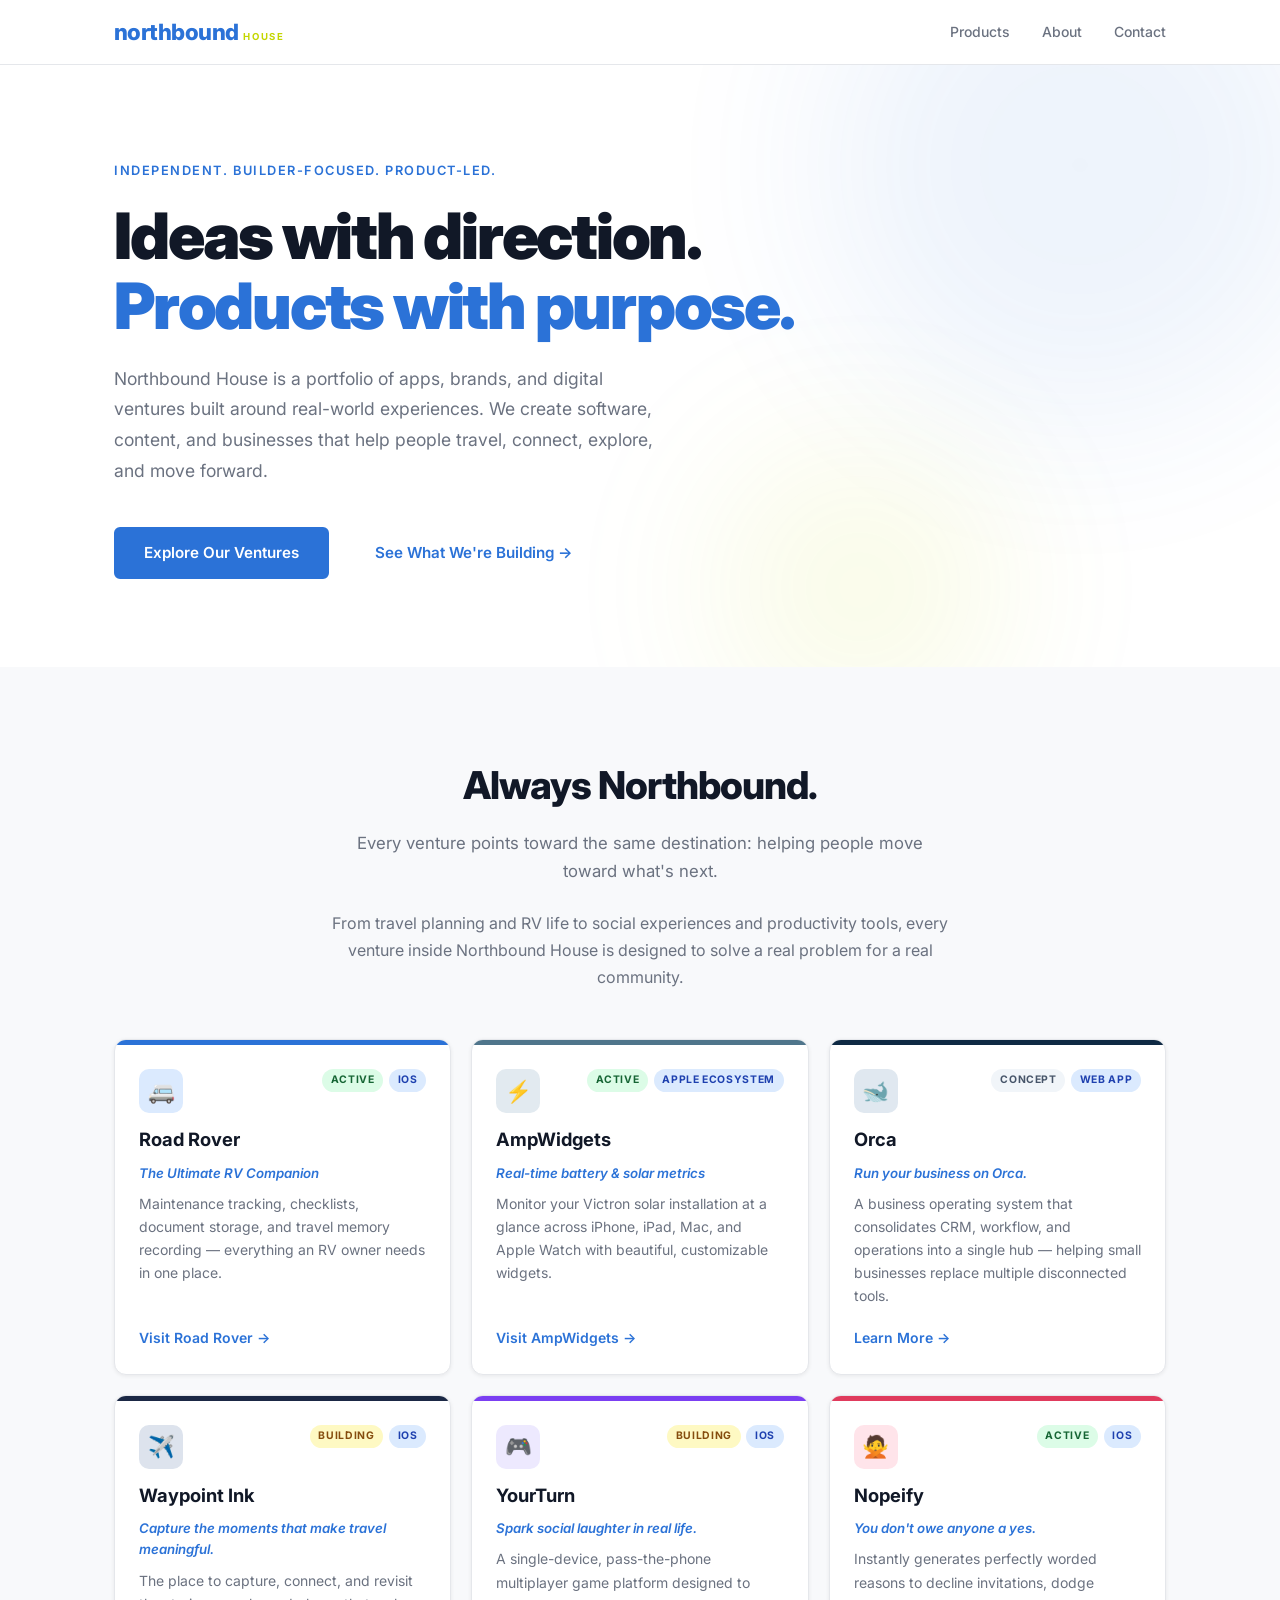
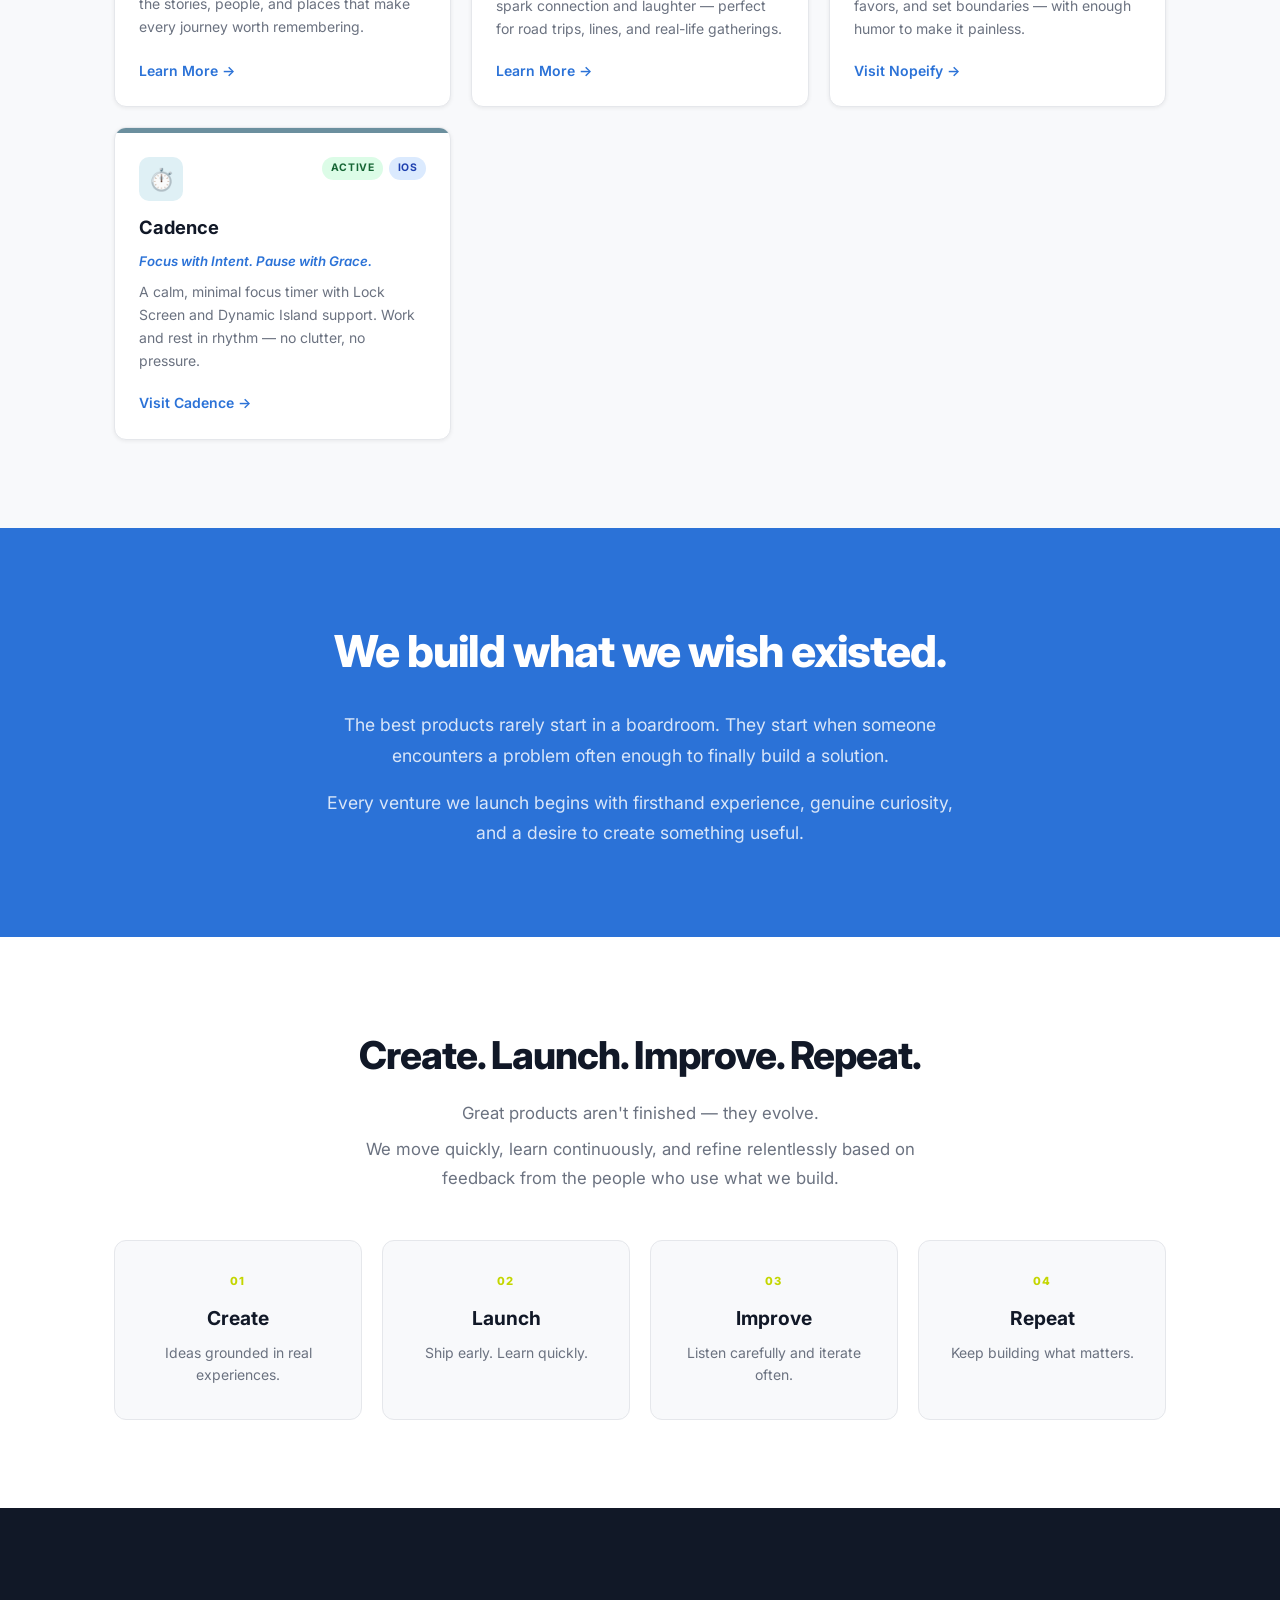
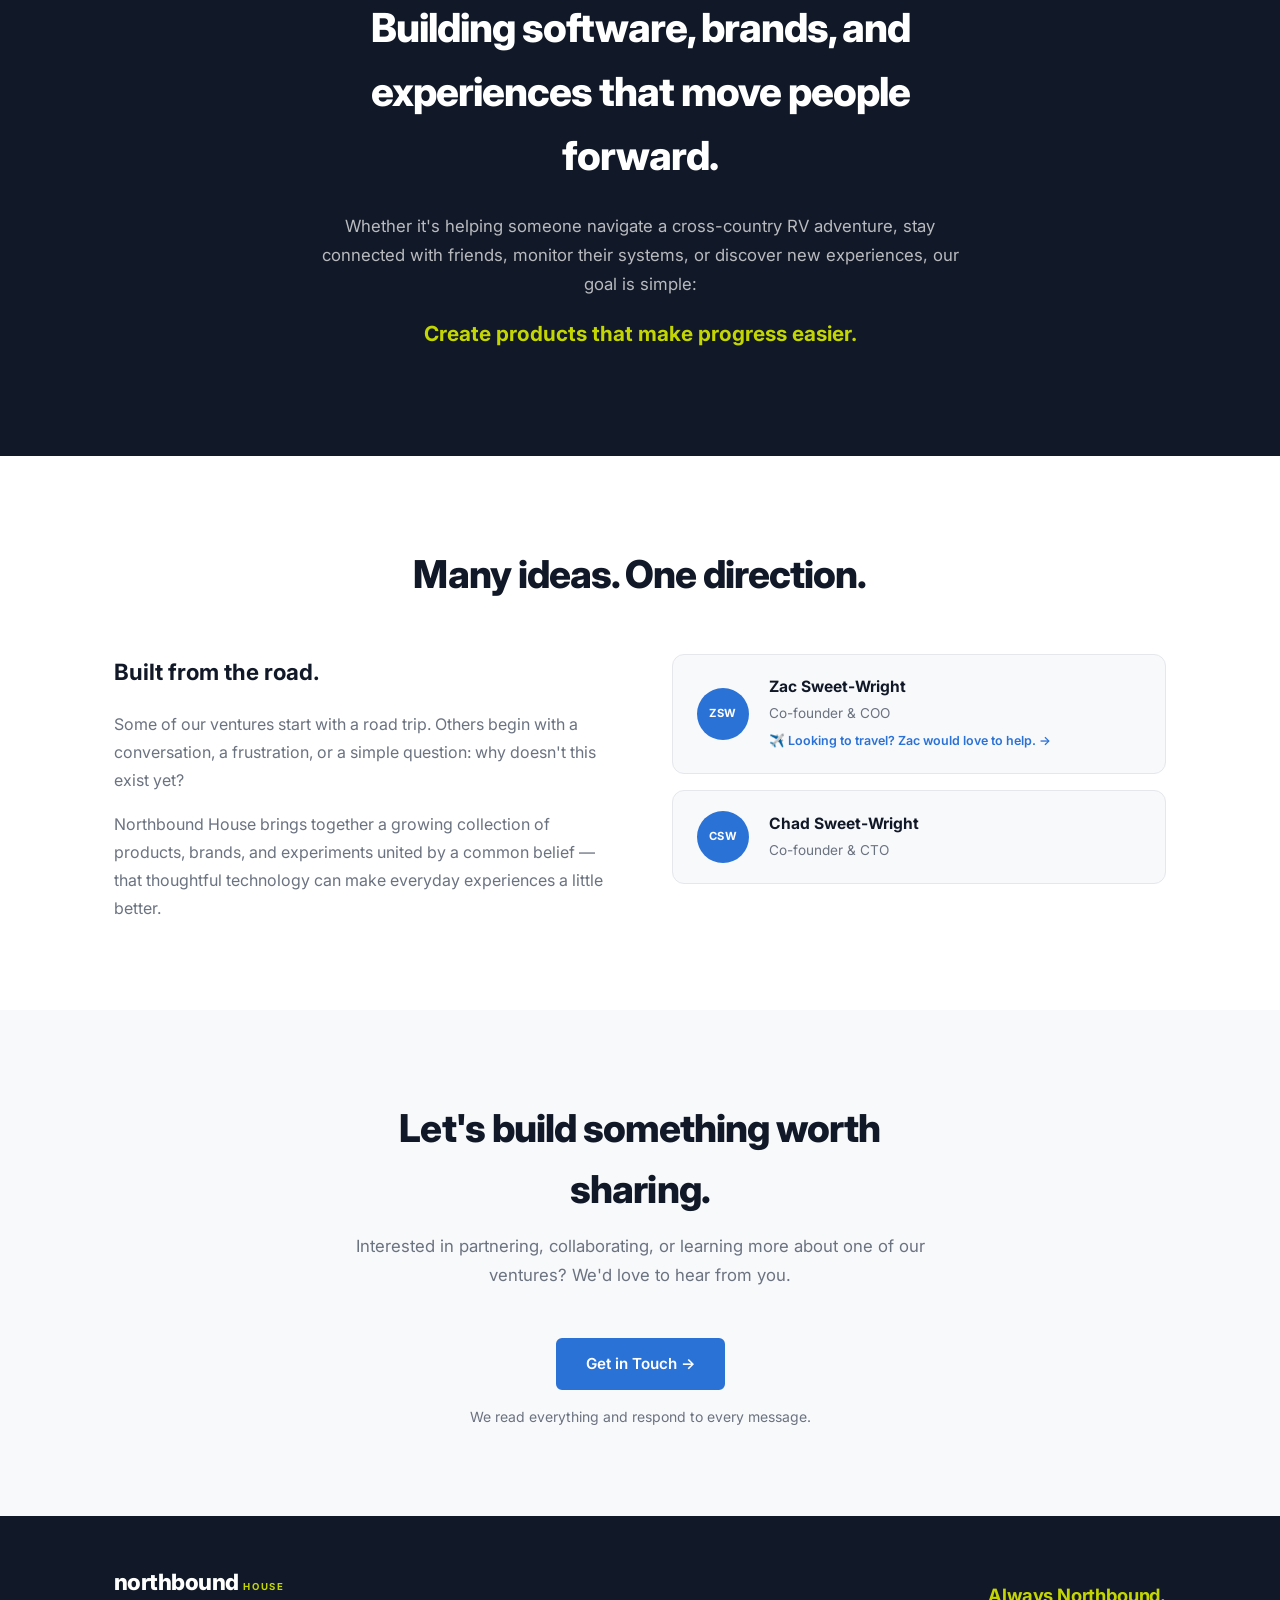
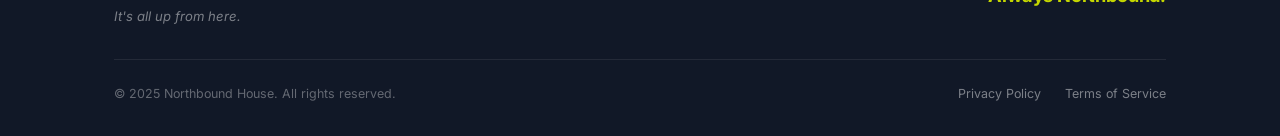
==== inside.html @ 4f3ffad2 "Wire Google Form for contact and waitlist" ====
<!DOCTYPE html>
<html lang="en">
<head>
  <meta charset="UTF-8">
  <meta name="viewport" content="width=device-width, initial-scale=1.0">
  <title>Northbound House — Ideas with direction. Products with purpose.</title>
  <meta name="description" content="Northbound House is an independent venture studio building software, brands, and digital experiences that help people travel, connect, explore, and move forward.">
  <meta property="og:title" content="Northbound House">
  <meta property="og:description" content="Ideas with direction. Products with purpose.">
  <meta property="og:type" content="website">
  <meta property="og:url" content="https://northboundhouse.com">
  <link rel="preconnect" href="https://fonts.googleapis.com">
  <link rel="preconnect" href="https://fonts.gstatic.com" crossorigin>
  <link href="https://fonts.googleapis.com/css2?family=Inter:wght@300;400;500;600;700;800;900&display=swap" rel="stylesheet">
  <link rel="stylesheet" href="css/style.css">
</head>
<body>

  <!-- ========== HEADER ========== -->
  <header class="header" id="top">
    <nav class="nav container">
      <a href="#top" class="logo">
        <span class="logo-northbound">northbound</span>
        <span class="logo-house">HOUSE</span>
      </a>
      <ul class="nav-links" id="nav-links">
        <li><a href="#ventures">Products</a></li>
        <li><a href="#about">About</a></li>
        <li><a href="#contact">Contact</a></li>
      </ul>
      <button class="nav-toggle" id="nav-toggle" aria-label="Toggle navigation" aria-expanded="false">
        <span></span>
        <span></span>
        <span></span>
      </button>
    </nav>
  </header>

  <!-- ========== HERO ========== -->
  <section class="hero">
    <div class="hero-decoration" aria-hidden="true">
      <div class="hero-orb hero-orb--1"></div>
      <div class="hero-orb hero-orb--2"></div>
    </div>
    <div class="container">
      <div class="hero-content">
        <p class="hero-eyebrow">Independent. Builder-focused. Product-led.</p>
        <h1 class="hero-headline">Ideas with direction.<br><span class="accent">Products with purpose.</span></h1>
        <p class="hero-sub">Northbound House is a portfolio of apps, brands, and digital ventures built around real-world experiences. We create software, content, and businesses that help people travel, connect, explore, and move forward.</p>
        <div class="hero-ctas">
          <a href="#ventures" class="btn btn-primary">Explore Our Ventures</a>
          <a href="#process" class="btn btn-ghost">See What We're Building →</a>
        </div>
      </div>
    </div>
  </section>

  <!-- ========== VENTURES ========== -->
  <section class="ventures" id="ventures">
    <div class="container">
      <div class="section-header">
        <h2>Always Northbound.</h2>
        <p>Every venture points toward the same destination: helping people move toward what's next.</p>
      </div>
      <p class="ventures-intro">From travel planning and RV life to social experiences and productivity tools, every venture inside Northbound House is designed to solve a real problem for a real community.</p>

      <div class="venture-grid">

        <!-- Road Rover -->
        <article class="venture-card">
          <div class="venture-card__bar" style="background: #2B72D7;"></div>
          <div class="venture-card__body">
            <div class="venture-card__top">
              <div class="venture-icon venture-icon--blue">🚐</div>
              <div class="venture-card__badges">
                <span class="badge badge--active">Active</span>
                <span class="badge badge--platform">iOS</span>
              </div>
            </div>
            <h3>Road Rover</h3>
            <p class="venture-tagline">The Ultimate RV Companion</p>
            <p class="venture-desc">Maintenance tracking, checklists, document storage, and travel memory recording — everything an RV owner needs in one place.</p>
            <a href="https://roadrover.northboundhouse.com" class="venture-link">Visit Road Rover →</a>
          </div>
        </article>

        <!-- AmpWidgets -->
        <article class="venture-card">
          <div class="venture-card__bar" style="background: #4F758B;"></div>
          <div class="venture-card__body">
            <div class="venture-card__top">
              <div class="venture-icon venture-icon--slate">⚡</div>
              <div class="venture-card__badges">
                <span class="badge badge--active">Active</span>
                <span class="badge badge--platform">Apple Ecosystem</span>
              </div>
            </div>
            <h3>AmpWidgets</h3>
            <p class="venture-tagline">Real-time battery &amp; solar metrics</p>
            <p class="venture-desc">Monitor your Victron solar installation at a glance across iPhone, iPad, Mac, and Apple Watch with beautiful, customizable widgets.</p>
            <a href="https://ampwidgets.northboundhouse.com" class="venture-link">Visit AmpWidgets →</a>
          </div>
        </article>

        <!-- Orca -->
        <article class="venture-card">
          <div class="venture-card__bar" style="background: #0f2a44;"></div>
          <div class="venture-card__body">
            <div class="venture-card__top">
              <div class="venture-icon venture-icon--dark">🐋</div>
              <div class="venture-card__badges">
                <span class="badge badge--concept">Concept</span>
                <span class="badge badge--platform">Web App</span>
              </div>
            </div>
            <h3>Orca</h3>
            <p class="venture-tagline">Run your business on Orca.</p>
            <p class="venture-desc">A business operating system that consolidates CRM, workflow, and operations into a single hub — helping small businesses replace multiple disconnected tools.</p>
            <a href="https://orca.northboundhouse.com" class="venture-link">Learn More →</a>
          </div>
        </article>

        <!-- Waypoint Ink -->
        <article class="venture-card">
          <div class="venture-card__bar" style="background: #1b2845;"></div>
          <div class="venture-card__body">
            <div class="venture-card__top">
              <div class="venture-icon venture-icon--navy">✈️</div>
              <div class="venture-card__badges">
                <span class="badge badge--building">Building</span>
                <span class="badge badge--platform">iOS</span>
              </div>
            </div>
            <h3>Waypoint Ink</h3>
            <p class="venture-tagline">Capture the moments that make travel meaningful.</p>
            <p class="venture-desc">The place to capture, connect, and revisit the stories, people, and places that make every journey worth remembering.</p>
            <a href="https://waypoint.northboundhouse.com" class="venture-link">Learn More →</a>
          </div>
        </article>

        <!-- YourTurn -->
        <article class="venture-card">
          <div class="venture-card__bar" style="background: #7B3FF2;"></div>
          <div class="venture-card__body">
            <div class="venture-card__top">
              <div class="venture-icon venture-icon--purple">🎮</div>
              <div class="venture-card__badges">
                <span class="badge badge--building">Building</span>
                <span class="badge badge--platform">iOS</span>
              </div>
            </div>
            <h3>YourTurn</h3>
            <p class="venture-tagline">Spark social laughter in real life.</p>
            <p class="venture-desc">A single-device, pass-the-phone multiplayer game platform designed to spark connection and laughter — perfect for road trips, lines, and real-life gatherings.</p>
            <a href="https://yourturn.northboundhouse.com" class="venture-link">Learn More →</a>
          </div>
        </article>

        <!-- Nopeify -->
        <article class="venture-card">
          <div class="venture-card__bar" style="background: #E03B5D;"></div>
          <div class="venture-card__body">
            <div class="venture-card__top">
              <div class="venture-icon venture-icon--red">🙅</div>
              <div class="venture-card__badges">
                <span class="badge badge--active">Active</span>
                <span class="badge badge--platform">iOS</span>
              </div>
            </div>
            <h3>Nopeify</h3>
            <p class="venture-tagline">You don't owe anyone a yes.</p>
            <p class="venture-desc">Instantly generates perfectly worded reasons to decline invitations, dodge favors, and set boundaries — with enough humor to make it painless.</p>
            <a href="https://nopeify.northboundhouse.com" class="venture-link">Visit Nopeify →</a>
          </div>
        </article>

        <!-- Cadence -->
        <article class="venture-card">
          <div class="venture-card__bar" style="background: #6B8F9E;"></div>
          <div class="venture-card__body">
            <div class="venture-card__top">
              <div class="venture-icon venture-icon--teal">⏱️</div>
              <div class="venture-card__badges">
                <span class="badge badge--active">Active</span>
                <span class="badge badge--platform">iOS</span>
              </div>
            </div>
            <h3>Cadence</h3>
            <p class="venture-tagline">Focus with Intent. Pause with Grace.</p>
            <p class="venture-desc">A calm, minimal focus timer with Lock Screen and Dynamic Island support. Work and rest in rhythm — no clutter, no pressure.</p>
            <a href="https://cadence.northboundhouse.com" class="venture-link">Visit Cadence →</a>
          </div>
        </article>


      </div>
    </div>
  </section>

  <!-- ========== PHILOSOPHY ========== -->
  <section class="philosophy">
    <div class="container">
      <div class="philosophy-content">
        <h2>We build what we wish existed.</h2>
        <p>The best products rarely start in a boardroom. They start when someone encounters a problem often enough to finally build a solution.</p>
        <p>Every venture we launch begins with firsthand experience, genuine curiosity, and a desire to create something useful.</p>
      </div>
    </div>
  </section>

  <!-- ========== PROCESS ========== -->
  <section class="process" id="process">
    <div class="container">
      <div class="section-header">
        <h2>Create. Launch. Improve. Repeat.</h2>
        <p>Great products aren't finished — they evolve.</p>
        <p class="section-sub">We move quickly, learn continuously, and refine relentlessly based on feedback from the people who use what we build.</p>
      </div>
      <div class="process-grid">
        <div class="process-step">
          <span class="process-number">01</span>
          <h3>Create</h3>
          <p>Ideas grounded in real experiences.</p>
        </div>
        <div class="process-step">
          <span class="process-number">02</span>
          <h3>Launch</h3>
          <p>Ship early. Learn quickly.</p>
        </div>
        <div class="process-step">
          <span class="process-number">03</span>
          <h3>Improve</h3>
          <p>Listen carefully and iterate often.</p>
        </div>
        <div class="process-step">
          <span class="process-number">04</span>
          <h3>Repeat</h3>
          <p>Keep building what matters.</p>
        </div>
      </div>
    </div>
  </section>

  <!-- ========== MISSION ========== -->
  <section class="mission">
    <div class="container">
      <div class="mission-content">
        <h2>Building software, brands, and experiences that move people forward.</h2>
        <p>Whether it's helping someone navigate a cross-country RV adventure, stay connected with friends, monitor their systems, or discover new experiences, our goal is simple:</p>
        <p class="mission-statement">Create products that make progress easier.</p>
      </div>
    </div>
  </section>

  <!-- ========== ABOUT ========== -->
  <section class="about" id="about">
    <div class="container">
      <div class="section-header">
        <h2>Many ideas. One direction.</h2>
      </div>
      <div class="about-content">
        <div class="about-story">
          <h3>Built from the road.</h3>
          <p>Some of our ventures start with a road trip. Others begin with a conversation, a frustration, or a simple question: why doesn't this exist yet?</p>
          <p>Northbound House brings together a growing collection of products, brands, and experiments united by a common belief — that thoughtful technology can make everyday experiences a little better.</p>
        </div>
        <div class="team-grid">
          <div class="team-member">
            <div class="team-avatar" aria-hidden="true">ZSW</div>
            <div class="team-info">
              <h4>Zac Sweet-Wright</h4>
              <p>Co-founder &amp; COO</p>
              <a href="https://boraborabound.com" class="team-aside" target="_blank" rel="noopener noreferrer">✈️ Looking to travel? Zac would love to help. →</a>
            </div>
          </div>
          <div class="team-member">
            <div class="team-avatar" aria-hidden="true">CSW</div>
            <div class="team-info">
              <h4>Chad Sweet-Wright</h4>
              <p>Co-founder &amp; CTO</p>
            </div>
          </div>
        </div>
      </div>
    </div>
  </section>

  <!-- ========== CONTACT ========== -->
  <section class="contact" id="contact">
    <div class="container">
      <div class="section-header">
        <h2>Let's build something worth sharing.</h2>
        <p>Interested in partnering, collaborating, or learning more about one of our ventures? We'd love to hear from you.</p>
      </div>
      <div class="contact-cta">
        <a href="https://forms.gle/XkhNBvxV88hwFA3BA" class="btn btn-primary" target="_blank" rel="noopener noreferrer">Get in Touch →</a>
        <p class="contact-note">We read everything and respond to every message.</p>
      </div>
    </div>
  </section>

  <!-- ========== FOOTER ========== -->
  <footer class="footer">
    <div class="container">
      <div class="footer-top">
        <div class="footer-brand">
          <a href="#top" class="logo">
            <span class="logo-northbound">northbound</span>
            <span class="logo-house">HOUSE</span>
          </a>
          <p class="footer-tagline">It's all up from here.</p>
        </div>
        <p class="footer-motto">Always Northbound.</p>
      </div>
      <div class="footer-bottom">
        <p>&copy; 2025 Northbound House. All rights reserved.</p>
        <div class="footer-links">
          <a href="privacy.html">Privacy Policy</a>
          <a href="terms.html">Terms of Service</a>
        </div>
      </div>
    </div>
  </footer>

  <script src="js/main.js"></script>
</body>
</html>
---- css/style.css ----
/* =============================================
   NORTHBOUND HOUSE — Main Site
   ============================================= */

/* --- Variables --- */
:root {
  --primary:    #2B72D7;
  --primary-dk: #1a5bbf;
  --secondary:  #4F758B;
  --neutral:    #ADB3B8;
  --accent-1:   #C4D600;
  --accent-2:   #FF431B;

  --text:       #111827;
  --text-muted: #6b7280;
  --border:     #e5e7eb;
  --bg:         #ffffff;
  --bg-soft:    #f8f9fb;

  --font: 'Inter', -apple-system, BlinkMacSystemFont, sans-serif;

  --max-w: 1100px;
  --pad:   1.5rem;

  --radius:    12px;
  --radius-sm: 6px;

  --shadow-sm: 0 1px 4px rgba(0,0,0,0.07);
  --shadow-md: 0 4px 20px rgba(0,0,0,0.10);

  --ease: 0.2s ease;
}

/* --- Reset --- */
*, *::before, *::after { box-sizing: border-box; margin: 0; padding: 0; }
html  { scroll-behavior: smooth; }
body  { font-family: var(--font); color: var(--text); background: var(--bg); line-height: 1.6; -webkit-font-smoothing: antialiased; }
img   { max-width: 100%; display: block; }
a     { color: inherit; text-decoration: none; }
ul    { list-style: none; }
button { font-family: var(--font); }

/* --- Container --- */
.container {
  max-width: var(--max-w);
  margin: 0 auto;
  padding: 0 var(--pad);
}

/* --- Section header --- */
.section-header {
  text-align: center;
  max-width: 620px;
  margin: 0 auto 3rem;
}
.section-header h2 {
  font-size: clamp(1.75rem, 3vw, 2.5rem);
  font-weight: 800;
  letter-spacing: -0.025em;
  margin-bottom: 0.75rem;
}
.section-header p { font-size: 1.05rem; color: var(--text-muted); line-height: 1.7; }
.section-header .section-sub { margin-top: 0.5rem; }

/* --- Buttons --- */
.btn {
  display: inline-flex;
  align-items: center;
  padding: 0.75rem 1.75rem;
  border-radius: var(--radius-sm);
  font-weight: 600;
  font-size: 0.95rem;
  cursor: pointer;
  transition: all var(--ease);
  border: 2px solid transparent;
}
.btn-primary {
  background: var(--primary);
  color: #fff;
  border-color: var(--primary);
}
.btn-primary:hover {
  background: var(--primary-dk);
  border-color: var(--primary-dk);
  transform: translateY(-1px);
  box-shadow: 0 4px 14px rgba(43,114,215,0.35);
}
.btn-ghost {
  background: transparent;
  color: var(--primary);
}
.btn-ghost:hover { color: var(--primary-dk); text-decoration: underline; }

/* =============================================
   HEADER
   ============================================= */
.header {
  position: sticky;
  top: 0;
  z-index: 100;
  background: rgba(255,255,255,0.96);
  backdrop-filter: blur(10px);
  -webkit-backdrop-filter: blur(10px);
  border-bottom: 1px solid var(--border);
}
.nav {
  display: flex;
  align-items: center;
  justify-content: space-between;
  height: 64px;
}

/* Logo */
.logo { display: flex; align-items: baseline; gap: 0.3rem; }
.logo-northbound {
  font-size: 1.4rem;
  font-weight: 800;
  color: var(--primary);
  letter-spacing: -0.025em;
}
.logo-house {
  font-size: 0.6rem;
  font-weight: 700;
  color: var(--accent-1);
  letter-spacing: 0.18em;
  text-transform: uppercase;
}

/* Nav links */
.nav-links { display: flex; gap: 2rem; align-items: center; }
.nav-links a {
  font-size: 0.875rem;
  font-weight: 500;
  color: var(--text-muted);
  transition: color var(--ease);
}
.nav-links a:hover { color: var(--primary); }

/* Hamburger */
.nav-toggle {
  display: none;
  flex-direction: column;
  gap: 5px;
  background: none;
  border: none;
  cursor: pointer;
  padding: 4px;
}
.nav-toggle span {
  display: block;
  width: 22px;
  height: 2px;
  background: var(--text);
  border-radius: 2px;
  transition: all var(--ease);
}

/* =============================================
   HERO
   ============================================= */
.hero {
  position: relative;
  overflow: hidden;
  padding: 6rem 0 5.5rem;
  background-image: url('https://images.unsplash.com/photo-1506905925346-21bda4d32df4?auto=format&fit=crop&w=1800&q=80');
  background-size: cover;
  background-position: center 40%;
}
.hero::before {
  content: '';
  position: absolute;
  inset: 0;
  background: linear-gradient(to right, rgba(255,255,255,0.97) 50%, rgba(255,255,255,0.6) 100%);
  z-index: 0;
}
.hero .container { position: relative; z-index: 1; }
.hero-decoration {
  position: absolute;
  inset: 0;
  pointer-events: none;
  overflow: hidden;
}
.hero-orb {
  position: absolute;
  border-radius: 50%;
  filter: blur(90px);
}
.hero-orb--1 {
  width: 520px;
  height: 520px;
  background: var(--primary);
  opacity: 0.08;
  top: -160px;
  right: -60px;
}
.hero-orb--2 {
  width: 280px;
  height: 280px;
  background: var(--accent-1);
  opacity: 0.10;
  bottom: -60px;
  right: 280px;
}

.hero-content {
  position: relative;
  z-index: 1;
  max-width: 680px;
}
.hero-eyebrow {
  font-size: 0.8rem;
  font-weight: 600;
  letter-spacing: 0.12em;
  text-transform: uppercase;
  color: var(--primary);
  margin-bottom: 1.25rem;
}
.hero-headline {
  font-size: clamp(2.25rem, 5.5vw, 4rem);
  font-weight: 900;
  letter-spacing: -0.035em;
  line-height: 1.08;
  margin-bottom: 1.5rem;
}
.hero-headline .accent { color: var(--primary); }
.hero-sub {
  font-size: 1.1rem;
  color: var(--text-muted);
  line-height: 1.75;
  margin-bottom: 2.5rem;
  max-width: 560px;
}
.hero-ctas { display: flex; gap: 1rem; align-items: center; flex-wrap: wrap; }

/* =============================================
   VENTURES
   ============================================= */
.ventures {
  padding: 5.5rem 0;
  background: var(--bg-soft);
}
.ventures-intro {
  text-align: center;
  font-size: 1rem;
  color: var(--text-muted);
  max-width: 620px;
  margin: -1.5rem auto 3rem;
  line-height: 1.7;
}

.venture-grid {
  display: grid;
  grid-template-columns: repeat(3, 1fr);
  gap: 1.25rem;
}

.venture-card {
  background: var(--bg);
  border-radius: var(--radius);
  overflow: hidden;
  box-shadow: var(--shadow-sm);
  border: 1px solid var(--border);
  display: flex;
  flex-direction: column;
  transition: transform var(--ease), box-shadow var(--ease);
}
.venture-card:hover {
  transform: translateY(-3px);
  box-shadow: var(--shadow-md);
}

.venture-card__bar { height: 5px; flex-shrink: 0; }

.venture-card__body {
  padding: 1.5rem;
  display: flex;
  flex-direction: column;
  flex: 1;
  gap: 0.5rem;
}

.venture-card__top {
  display: flex;
  align-items: flex-start;
  justify-content: space-between;
  margin-bottom: 0.25rem;
}

.venture-icon {
  width: 44px;
  height: 44px;
  border-radius: 10px;
  display: flex;
  align-items: center;
  justify-content: center;
  font-size: 1.35rem;
  flex-shrink: 0;
}
.venture-icon--blue   { background: #dbeafe; }
.venture-icon--slate  { background: #e2eaf0; }
.venture-icon--dark   { background: #e0e8f0; }
.venture-icon--navy   { background: #dde3ed; }
.venture-icon--purple { background: #ede9fe; }
.venture-icon--red    { background: #ffe4ea; }
.venture-icon--teal   { background: #dff0f5; }

.venture-card__badges { display: flex; flex-wrap: wrap; gap: 0.35rem; justify-content: flex-end; }

.badge {
  font-size: 0.65rem;
  font-weight: 700;
  padding: 0.2rem 0.55rem;
  border-radius: 100px;
  text-transform: uppercase;
  letter-spacing: 0.06em;
}
/* Status badges */
.badge--active   { background: #dcfce7; color: #166534; }
.badge--building { background: #fef9c3; color: #854d0e; }
.badge--concept  { background: #f1f5f9; color: #475569; }
/* Platform badge */
.badge--platform { background: #dbeafe; color: #1e40af; }

.venture-card h3 {
  font-size: 1.15rem;
  font-weight: 700;
  color: var(--text);
}
.venture-tagline {
  font-size: 0.83rem;
  font-weight: 600;
  color: var(--primary);
  font-style: italic;
}
.venture-desc {
  font-size: 0.875rem;
  color: var(--text-muted);
  line-height: 1.65;
  flex: 1;
}
.venture-link {
  display: inline-block;
  margin-top: 0.75rem;
  font-size: 0.875rem;
  font-weight: 600;
  color: var(--primary);
  transition: color var(--ease);
}
.venture-link:hover { color: var(--primary-dk); }

/* Callout card */
.venture-card--callout {
  background: linear-gradient(135deg, #f0f7ff 0%, #edf4fd 100%);
  border: 1.5px dashed #bfdbfe;
}
.venture-card__body--callout {
  align-items: flex-start;
  justify-content: center;
}
.callout-icon { font-size: 1.75rem; margin-bottom: 0.25rem; }
.callout-label {
  font-size: 0.72rem;
  font-weight: 700;
  text-transform: uppercase;
  letter-spacing: 0.1em;
  color: var(--primary);
  margin-bottom: 0.25rem;
}

/* =============================================
   PHILOSOPHY
   ============================================= */
.philosophy {
  padding: 5.5rem 0;
  background: var(--primary);
}
.philosophy-content {
  max-width: 660px;
  margin: 0 auto;
  text-align: center;
}
.philosophy-content h2 {
  font-size: clamp(1.75rem, 3.5vw, 2.75rem);
  font-weight: 800;
  letter-spacing: -0.025em;
  color: #fff;
  margin-bottom: 1.5rem;
}
.philosophy-content p {
  font-size: 1.1rem;
  color: rgba(255,255,255,0.82);
  line-height: 1.75;
  margin-bottom: 1rem;
}
.philosophy-content p:last-child { margin-bottom: 0; }

/* =============================================
   PROCESS
   ============================================= */
.process {
  padding: 5.5rem 0;
  background: var(--bg);
}
.process-grid {
  display: grid;
  grid-template-columns: repeat(4, 1fr);
  gap: 1.25rem;
  margin-top: 3rem;
}
.process-step {
  padding: 2rem 1.5rem;
  border-radius: var(--radius);
  background: var(--bg-soft);
  border: 1px solid var(--border);
  text-align: center;
  transition: background var(--ease), border-color var(--ease);
}
.process-step:hover {
  background: #eef4ff;
  border-color: #bfdbfe;
}
.process-number {
  display: block;
  font-size: 0.7rem;
  font-weight: 800;
  color: var(--accent-1);
  letter-spacing: 0.12em;
  margin-bottom: 0.75rem;
}
.process-step h3 {
  font-size: 1.2rem;
  font-weight: 700;
  margin-bottom: 0.5rem;
}
.process-step p {
  font-size: 0.875rem;
  color: var(--text-muted);
  line-height: 1.6;
}

/* =============================================
   MISSION
   ============================================= */
.mission {
  padding: 5.5rem 0;
  background: #111827;
}
.mission-content {
  max-width: 660px;
  margin: 0 auto;
  text-align: center;
}
.mission-content h2 {
  font-size: clamp(1.75rem, 3.5vw, 2.5rem);
  font-weight: 800;
  letter-spacing: -0.025em;
  color: #fff;
  margin-bottom: 1.5rem;
}
.mission-content p {
  font-size: 1.05rem;
  color: rgba(255,255,255,0.7);
  line-height: 1.75;
  margin-bottom: 1rem;
}
.mission-statement {
  font-size: 1.3rem !important;
  font-weight: 700 !important;
  color: var(--accent-1) !important;
  margin-top: 1rem;
}

/* =============================================
   ABOUT
   ============================================= */
.about {
  padding: 5.5rem 0;
  background: var(--bg);
}
.about-content {
  display: grid;
  grid-template-columns: 1fr 1fr;
  gap: 4rem;
  align-items: start;
  margin-top: 1rem;
}
.about-story h3 {
  font-size: 1.4rem;
  font-weight: 700;
  margin-bottom: 1.25rem;
}
.about-story p {
  font-size: 1rem;
  color: var(--text-muted);
  line-height: 1.75;
  margin-bottom: 1rem;
}
.about-story p:last-child { margin-bottom: 0; }

.team-grid { display: flex; flex-direction: column; gap: 1rem; }
.team-member {
  display: flex;
  align-items: center;
  gap: 1.25rem;
  padding: 1.25rem 1.5rem;
  background: var(--bg-soft);
  border: 1px solid var(--border);
  border-radius: var(--radius);
}
.team-avatar {
  width: 52px;
  height: 52px;
  border-radius: 50%;
  background: var(--primary);
  color: #fff;
  display: flex;
  align-items: center;
  justify-content: center;
  font-size: 0.7rem;
  font-weight: 700;
  letter-spacing: 0.05em;
  flex-shrink: 0;
}
.team-info h4 { font-size: 0.975rem; font-weight: 700; margin-bottom: 0.2rem; }
.team-info p  { font-size: 0.85rem; color: var(--text-muted); }
.team-aside {
  display: inline-block;
  margin-top: 0.4rem;
  font-size: 0.78rem;
  font-weight: 600;
  color: var(--primary);
  transition: color var(--ease);
}
.team-aside:hover { color: var(--primary-dk); }

/* =============================================
   CONTACT
   ============================================= */
.contact {
  padding: 5.5rem 0;
  background: var(--bg-soft);
}
.contact-form {
  max-width: 620px;
  margin: 0 auto;
  display: flex;
  flex-direction: column;
  gap: 1.25rem;
}
.form-row {
  display: grid;
  grid-template-columns: 1fr 1fr;
  gap: 1.25rem;
}
.form-group { display: flex; flex-direction: column; gap: 0.45rem; }
.form-group label {
  font-size: 0.875rem;
  font-weight: 600;
  color: var(--text);
}
.form-group input,
.form-group textarea {
  padding: 0.75rem 1rem;
  border: 1.5px solid var(--border);
  border-radius: var(--radius-sm);
  font-family: var(--font);
  font-size: 0.95rem;
  color: var(--text);
  background: var(--bg);
  transition: border-color var(--ease), box-shadow var(--ease);
  outline: none;
}
.form-group input::placeholder,
.form-group textarea::placeholder { color: var(--neutral); }
.form-group input:focus,
.form-group textarea:focus {
  border-color: var(--primary);
  box-shadow: 0 0 0 3px rgba(43,114,215,0.12);
}
.form-group textarea { resize: vertical; min-height: 130px; }

/* Contact CTA */
.contact-cta {
  text-align: center;
  display: flex;
  flex-direction: column;
  align-items: center;
  gap: 1rem;
}
.contact-note {
  font-size: 0.875rem;
  color: var(--text-muted);
}

/* =============================================
   FOOTER
   ============================================= */
.footer {
  background: #111827;
  color: #fff;
  padding: 3rem 0 2rem;
}
.footer-top {
  display: flex;
  justify-content: space-between;
  align-items: flex-start;
  padding-bottom: 2rem;
  border-bottom: 1px solid rgba(255,255,255,0.08);
  margin-bottom: 1.5rem;
}
.footer-brand .logo-northbound { color: #fff; }
.footer-tagline {
  font-size: 0.82rem;
  color: rgba(255,255,255,0.45);
  font-style: italic;
  margin-top: 0.4rem;
}
.footer-motto {
  font-size: 1.15rem;
  font-weight: 700;
  color: var(--accent-1);
  letter-spacing: -0.01em;
  align-self: center;
}
.footer-bottom {
  display: flex;
  justify-content: space-between;
  align-items: center;
}
.footer-bottom p { font-size: 0.78rem; color: rgba(255,255,255,0.35); }
.footer-links { display: flex; gap: 1.5rem; }
.footer-links a {
  font-size: 0.78rem;
  color: rgba(255,255,255,0.45);
  transition: color var(--ease);
}
.footer-links a:hover { color: #fff; }

/* =============================================
   RESPONSIVE
   ============================================= */
@media (max-width: 960px) {
  .venture-grid  { grid-template-columns: repeat(2, 1fr); }
  .process-grid  { grid-template-columns: repeat(2, 1fr); }
  .about-content { grid-template-columns: 1fr; gap: 2.5rem; }
}

@media (max-width: 640px) {
  /* Mobile nav */
  .nav-links {
    display: none;
    position: fixed;
    top: 64px;
    left: 0;
    right: 0;
    background: #fff;
    flex-direction: column;
    padding: 1.5rem var(--pad);
    gap: 1.25rem;
    border-bottom: 1px solid var(--border);
    box-shadow: var(--shadow-md);
  }
  .nav-links.is-open { display: flex; }
  .nav-toggle { display: flex; }

  .hero { padding: 4rem 0 3.5rem; }
  .hero-decoration { display: none; }

  .venture-grid { grid-template-columns: 1fr; }
  .process-grid { grid-template-columns: 1fr 1fr; }

  .form-row { grid-template-columns: 1fr; }

  .footer-top    { flex-direction: column; gap: 1.25rem; }
  .footer-bottom { flex-direction: column; gap: 0.75rem; text-align: center; }
  .footer-links  { justify-content: center; }
}
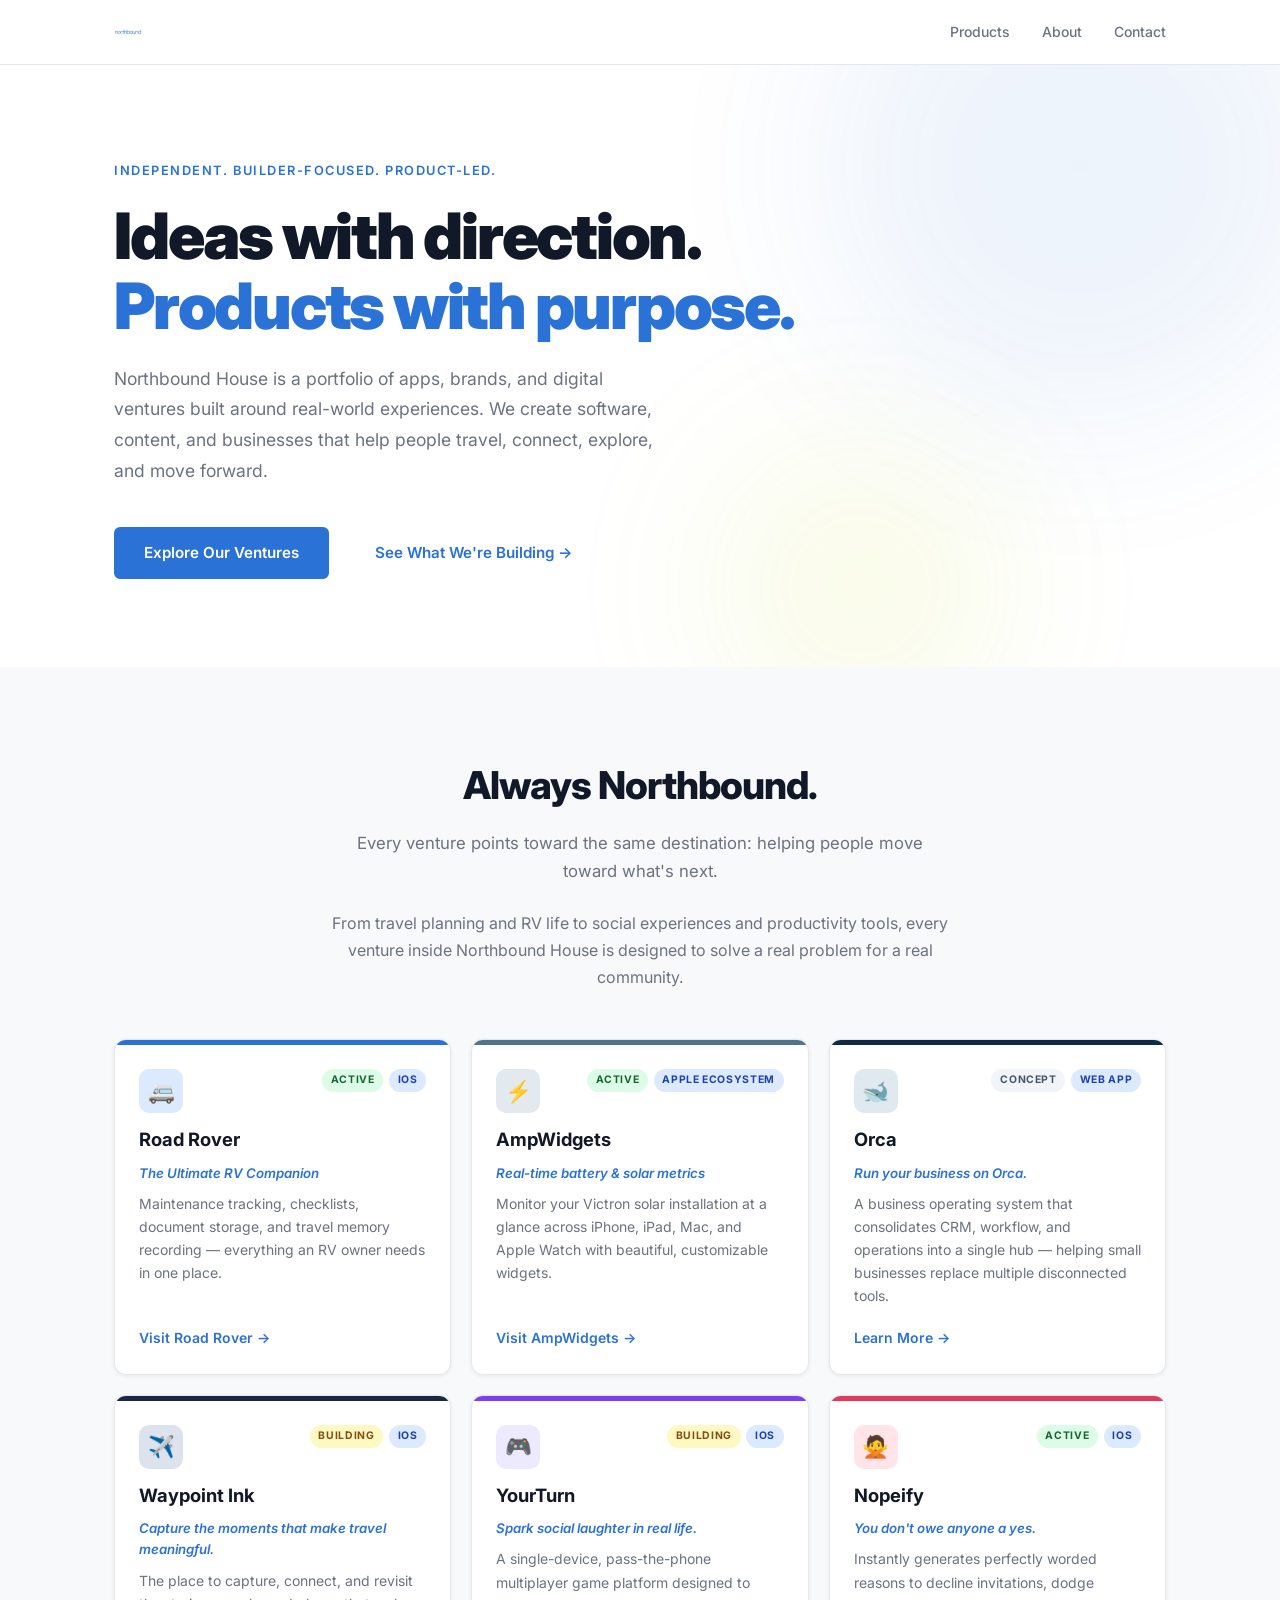
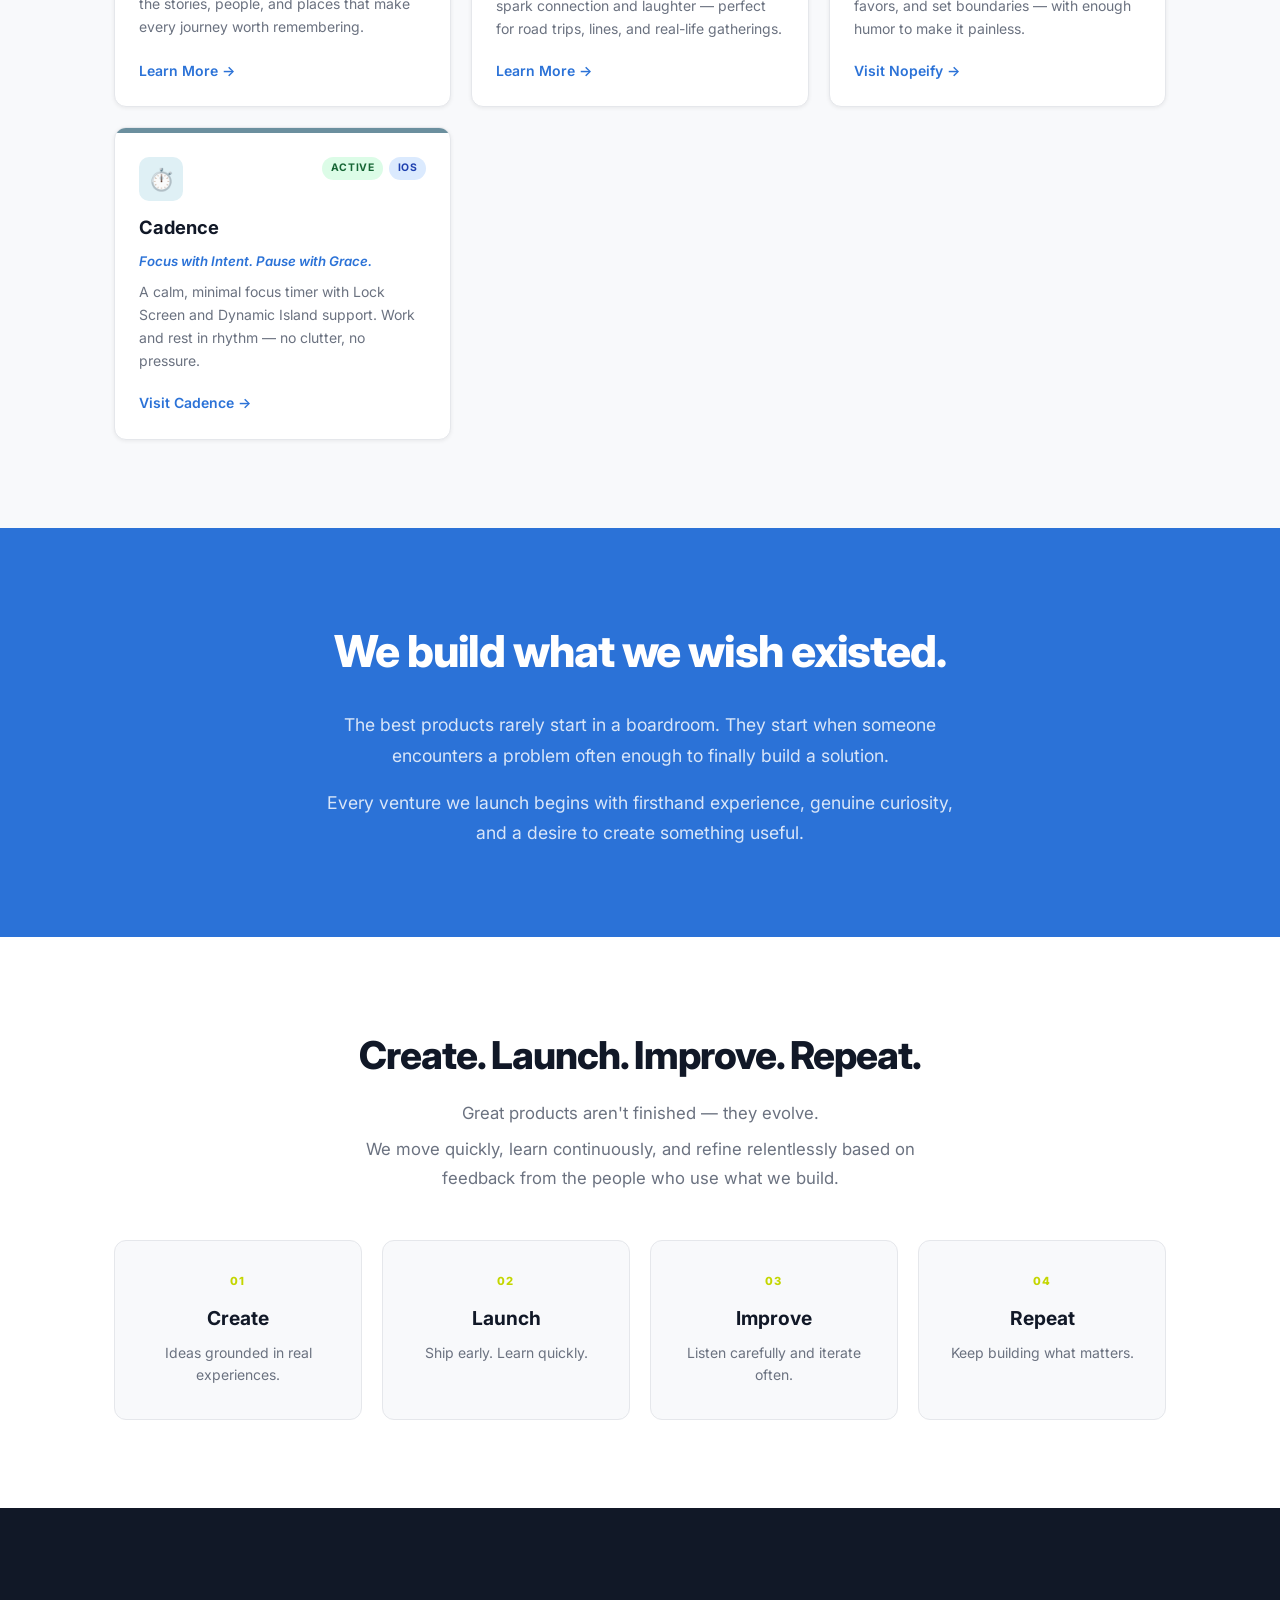
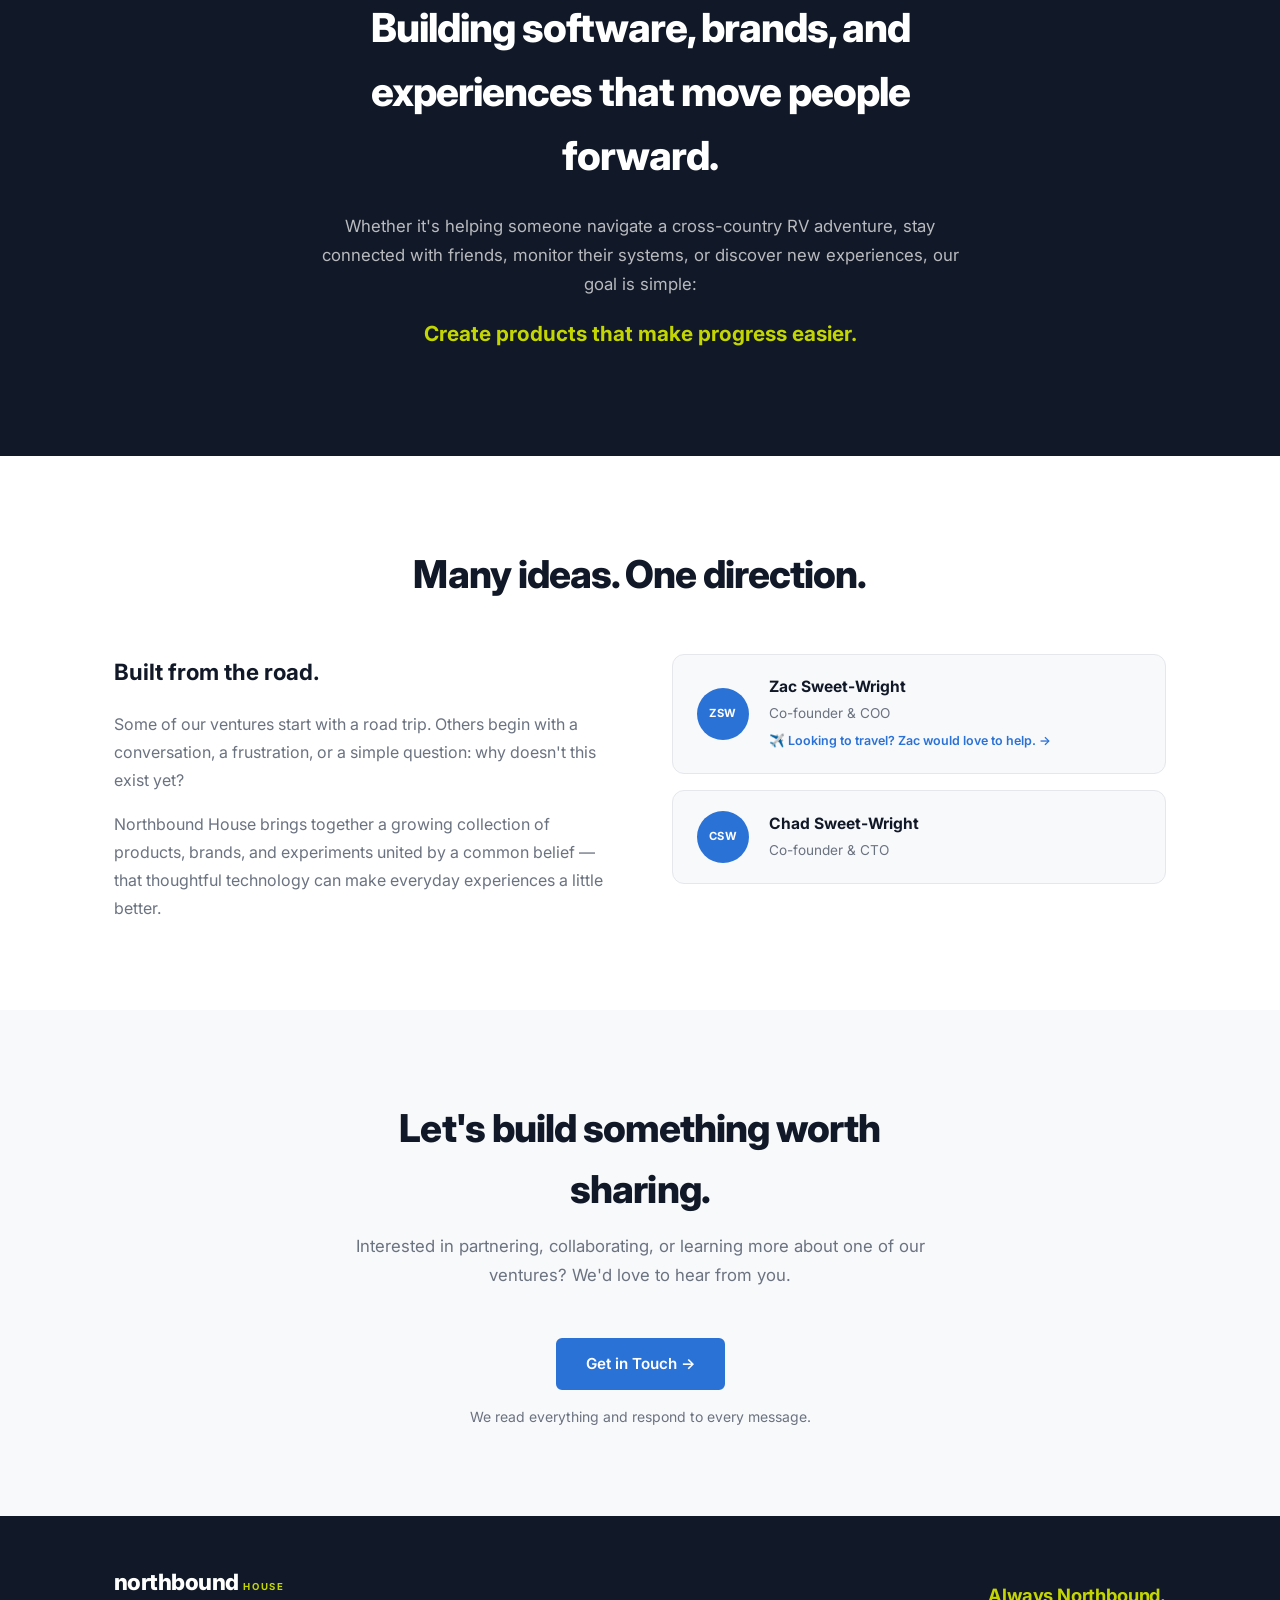
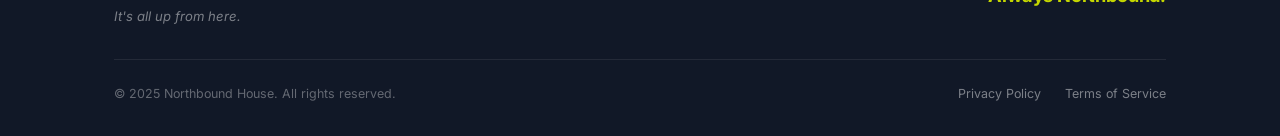
==== commit bf8a76a0: "Add logo files and replace CSS text logos with real images Co-Authored-By: Claude Sonnet 4.6 <norepl" ====
--- a/inside.html
+++ b/inside.html
@@ -20,8 +20,7 @@
   <header class="header" id="top">
     <nav class="nav container">
       <a href="#top" class="logo">
-        <span class="logo-northbound">northbound</span>
-        <span class="logo-house">HOUSE</span>
+        <img src="Wordmark_Color.png" alt="Northbound House" style="height:28px;width:auto;">
       </a>
       <ul class="nav-links" id="nav-links">
         <li><a href="#ventures">Products</a></li>
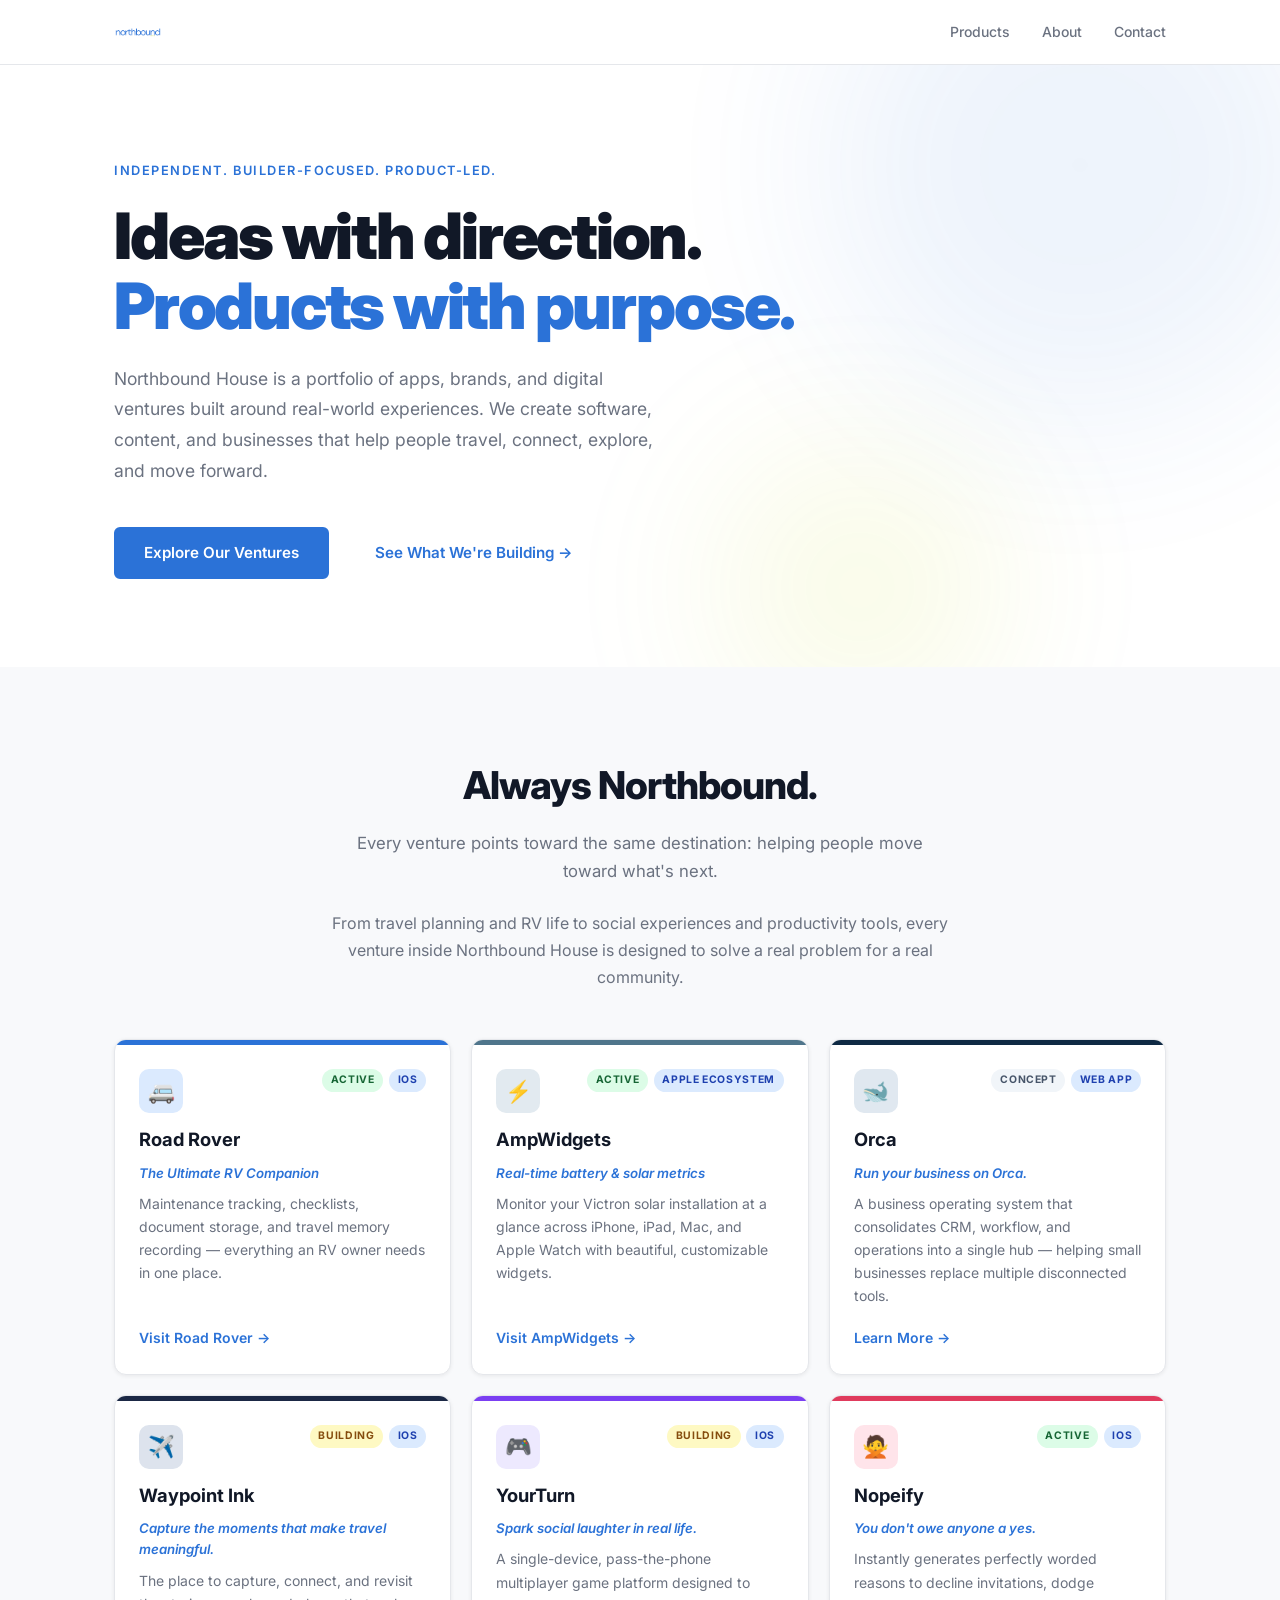
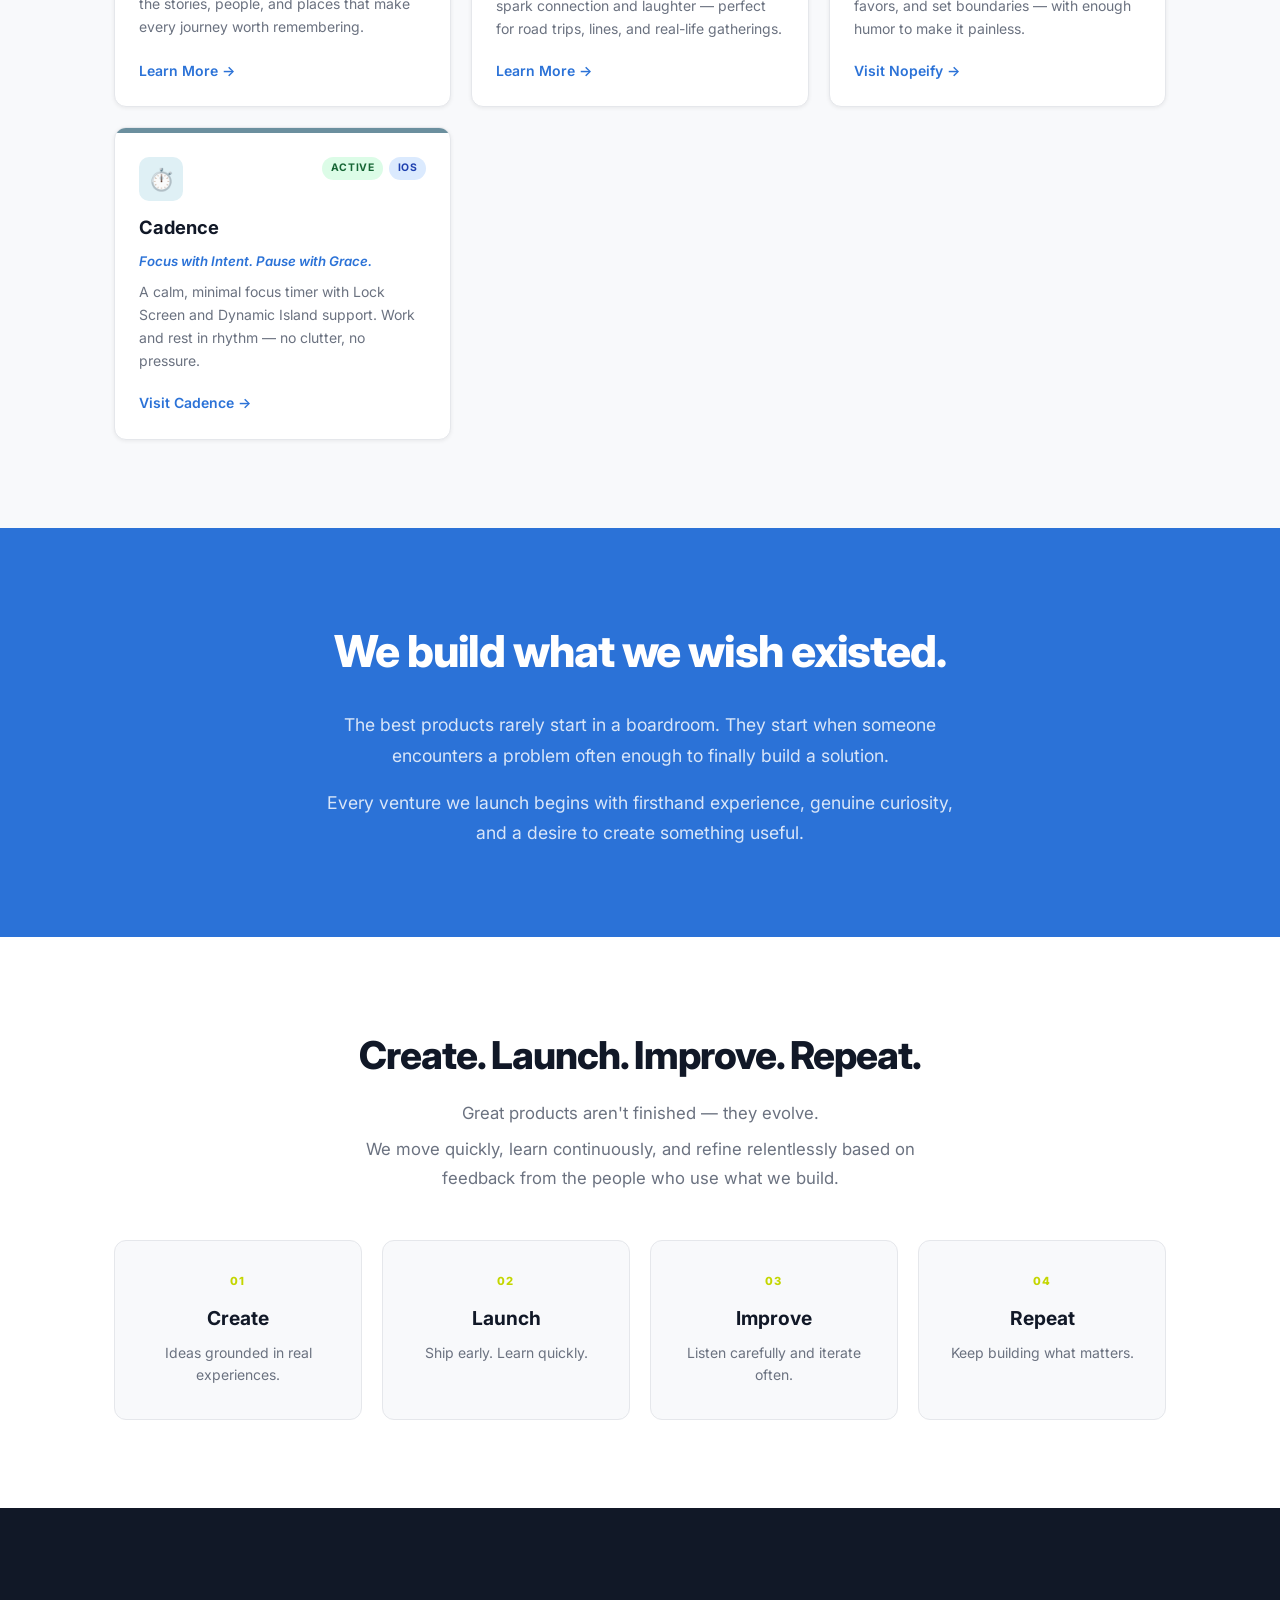
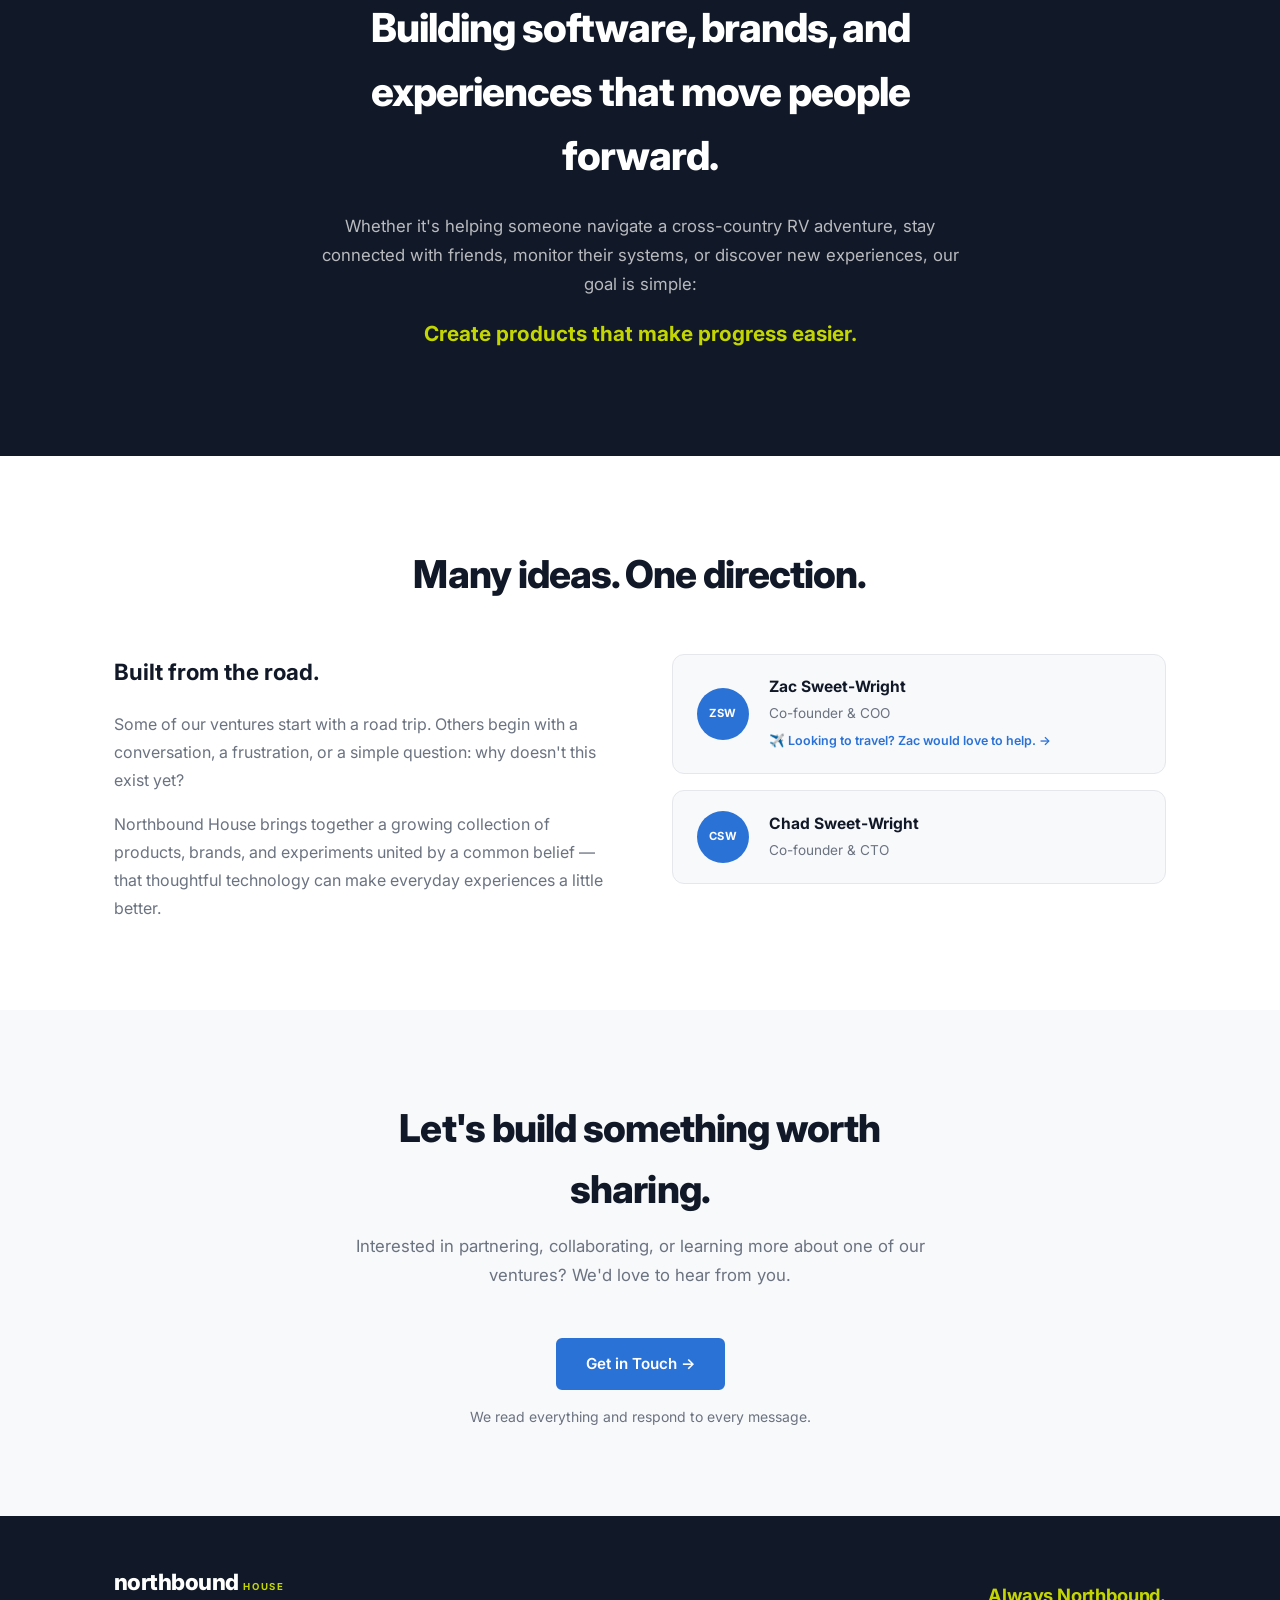
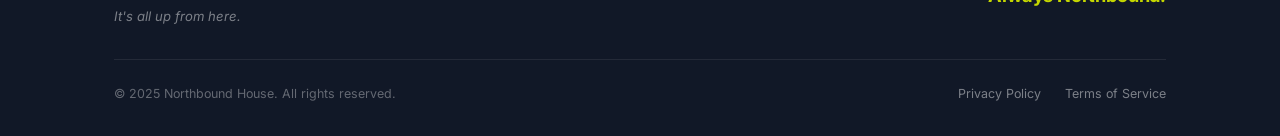
==== commit da341927: "Increase logo sizes on coming soon and inside pages Co-Authored-By: Claude Sonnet 4.6 <noreply@anthr" ====
--- a/inside.html
+++ b/inside.html
@@ -20,7 +20,7 @@
   <header class="header" id="top">
     <nav class="nav container">
       <a href="#top" class="logo">
-        <img src="Wordmark_Color.png" alt="Northbound House" style="height:28px;width:auto;">
+        <img src="Wordmark_Color.png" alt="Northbound House" style="height:48px;width:auto;">
       </a>
       <ul class="nav-links" id="nav-links">
         <li><a href="#ventures">Products</a></li>
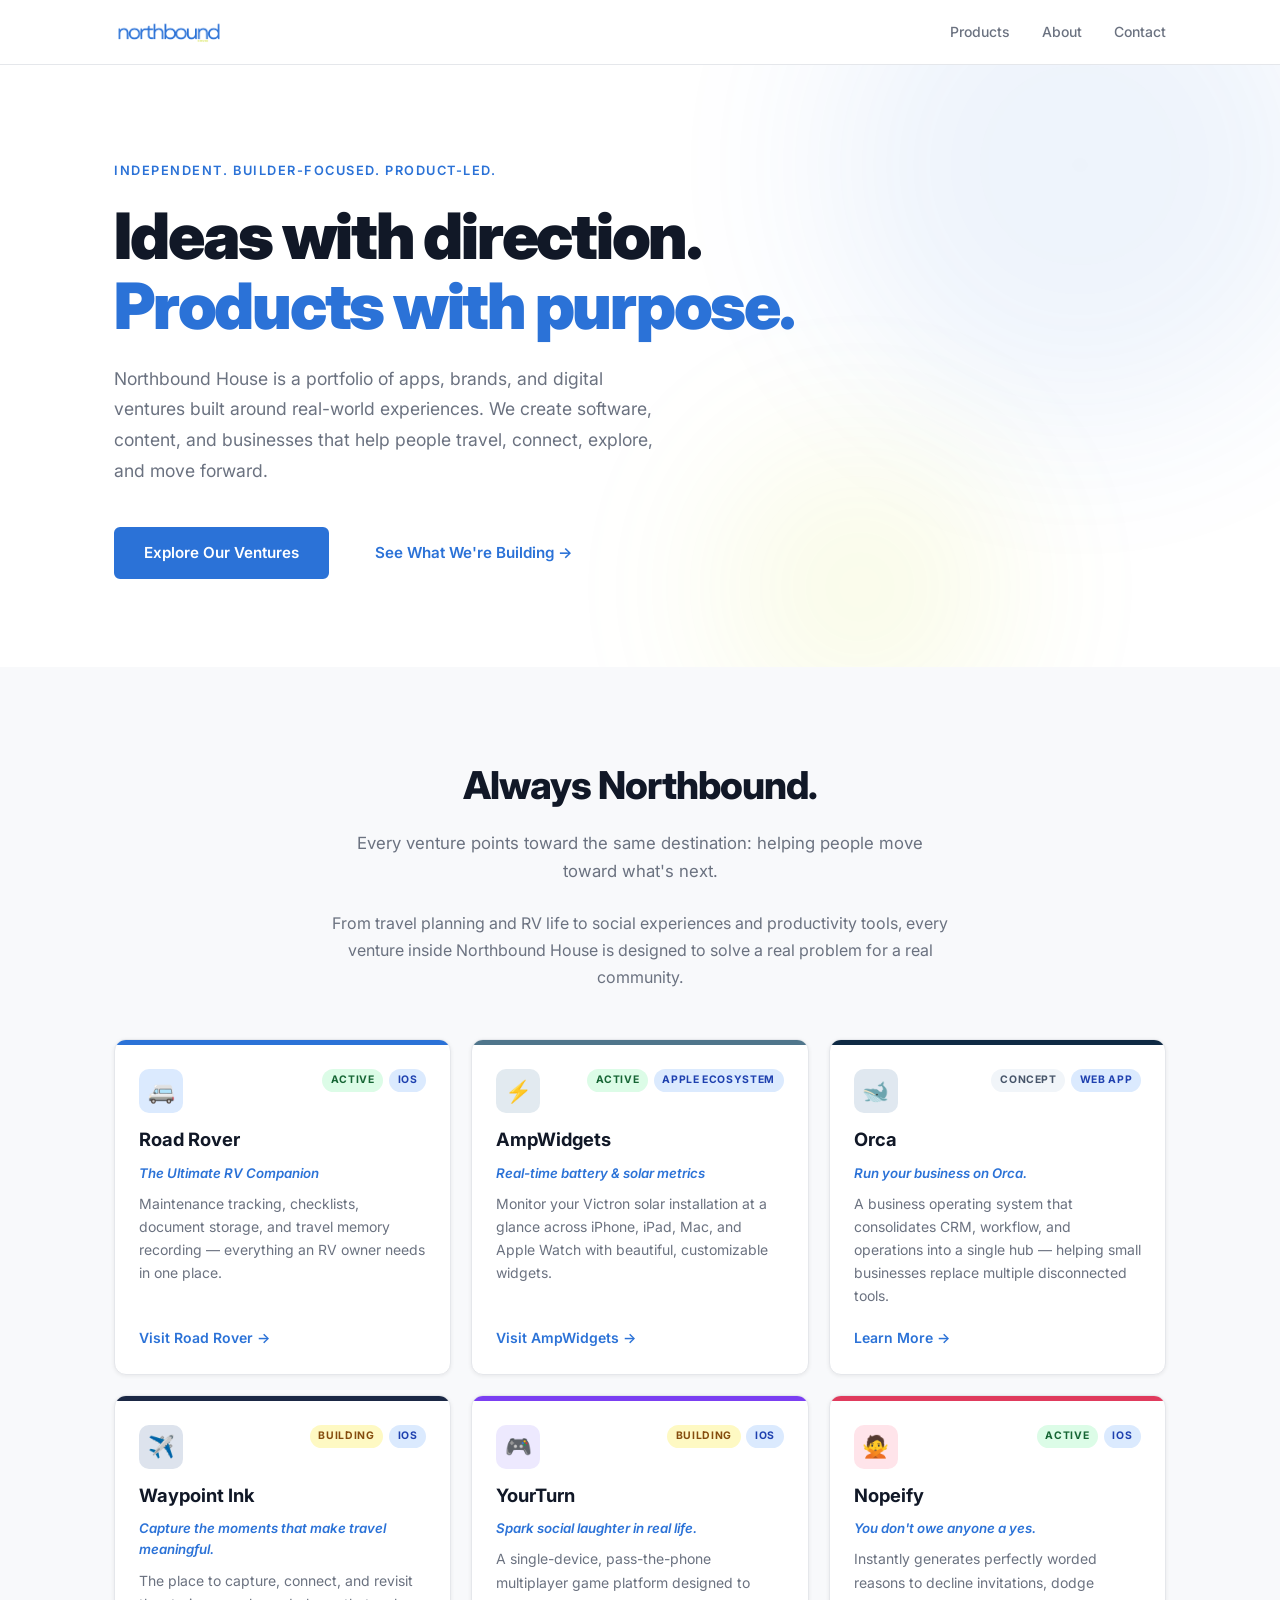
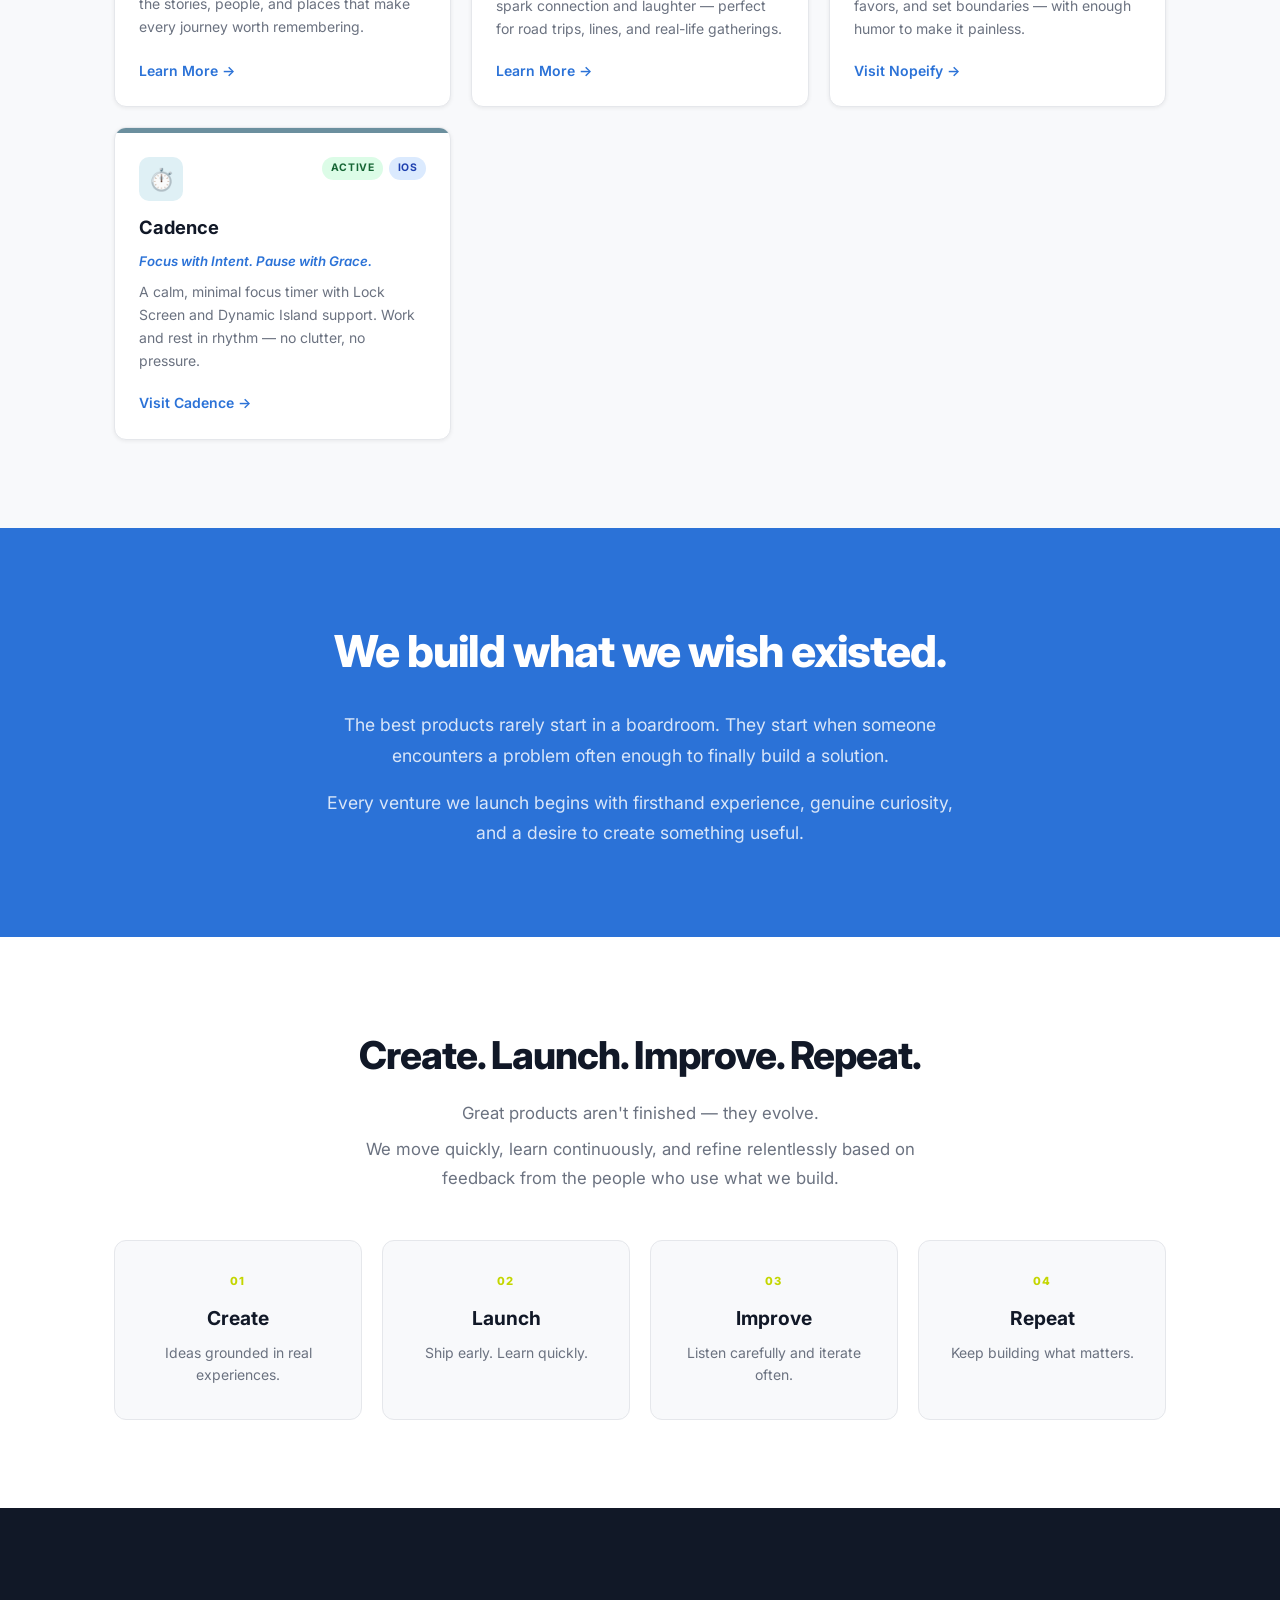
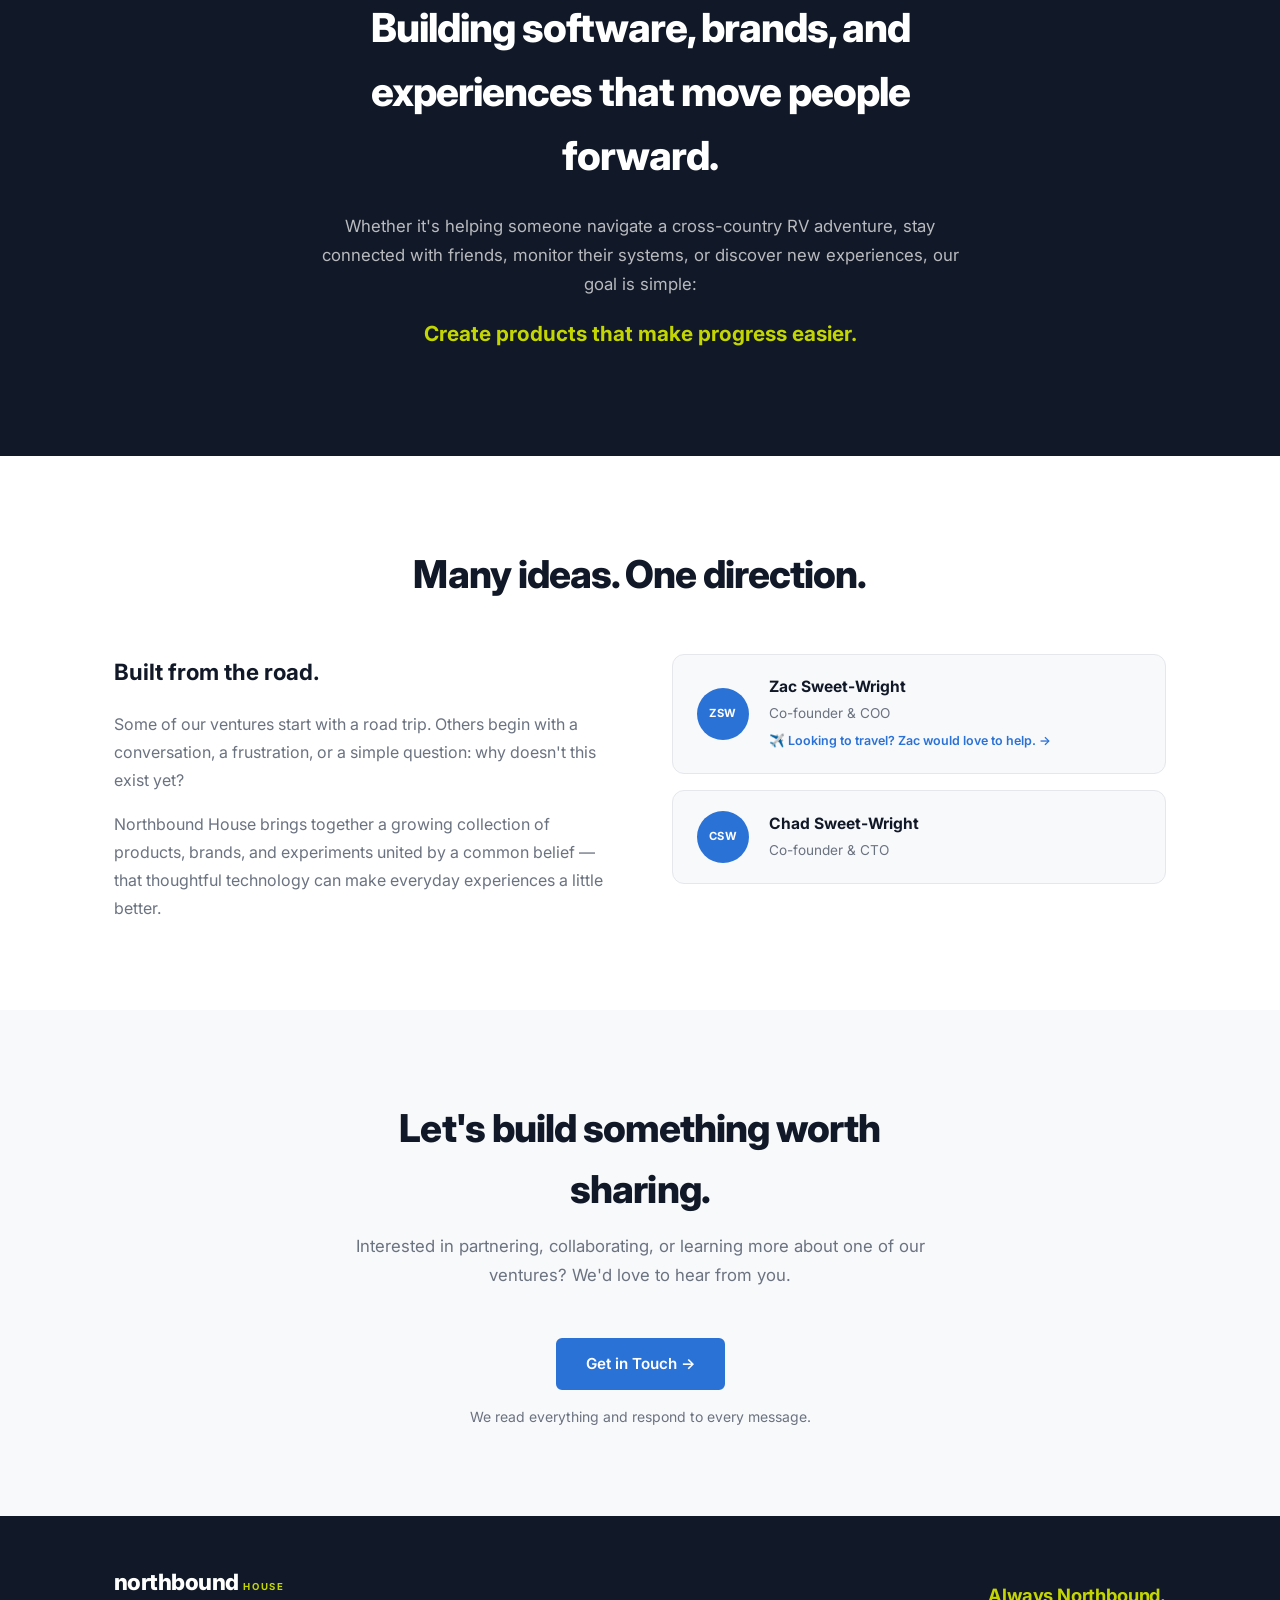
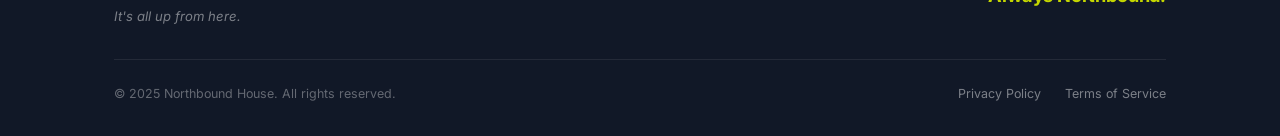
==== commit b8655f33: "Crop logo whitespace with object-fit and resize both logos Co-Authored-By: Claude Sonnet 4.6 <norepl" ====
--- a/inside.html
+++ b/inside.html
@@ -20,7 +20,7 @@
   <header class="header" id="top">
     <nav class="nav container">
       <a href="#top" class="logo">
-        <img src="Wordmark_Color.png" alt="Northbound House" style="height:48px;width:auto;">
+        <img src="Wordmark_Color.png" alt="Northbound House" style="width:110px;height:26px;object-fit:cover;object-position:center;">
       </a>
       <ul class="nav-links" id="nav-links">
         <li><a href="#ventures">Products</a></li>
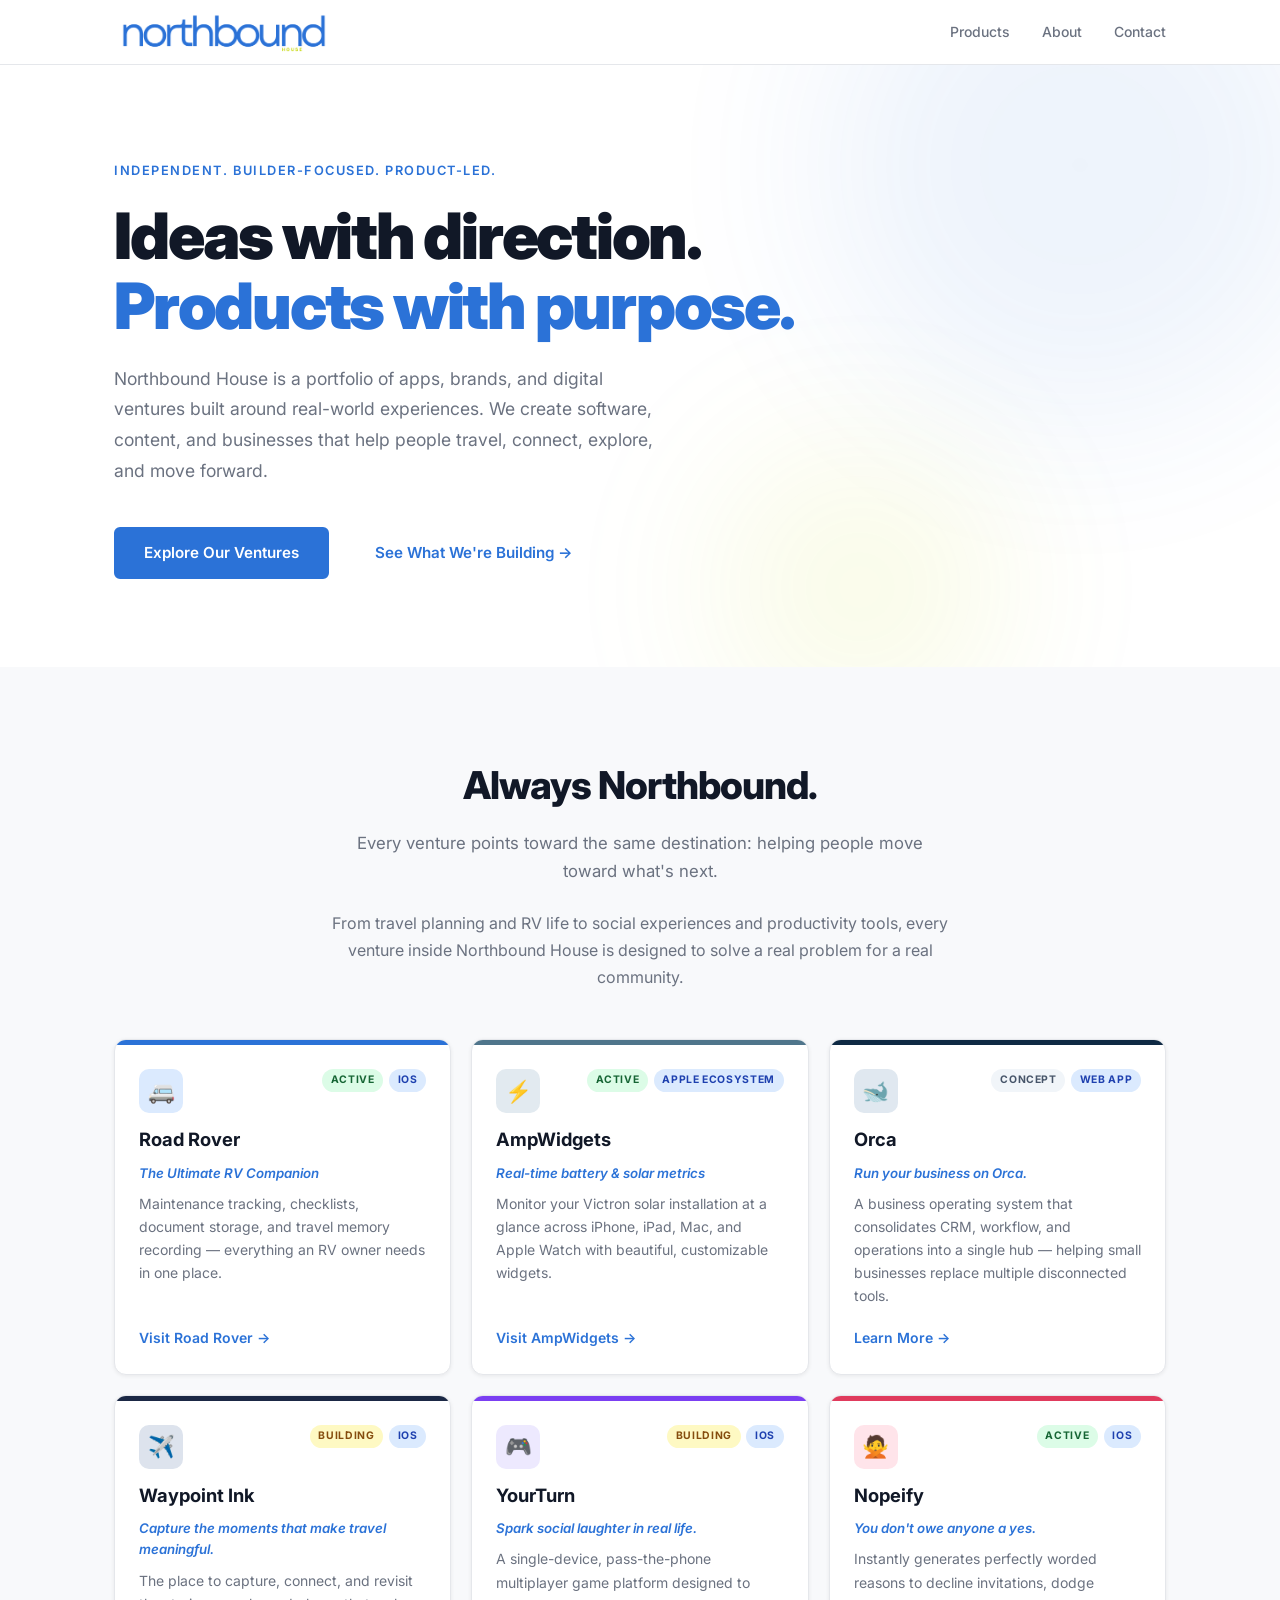
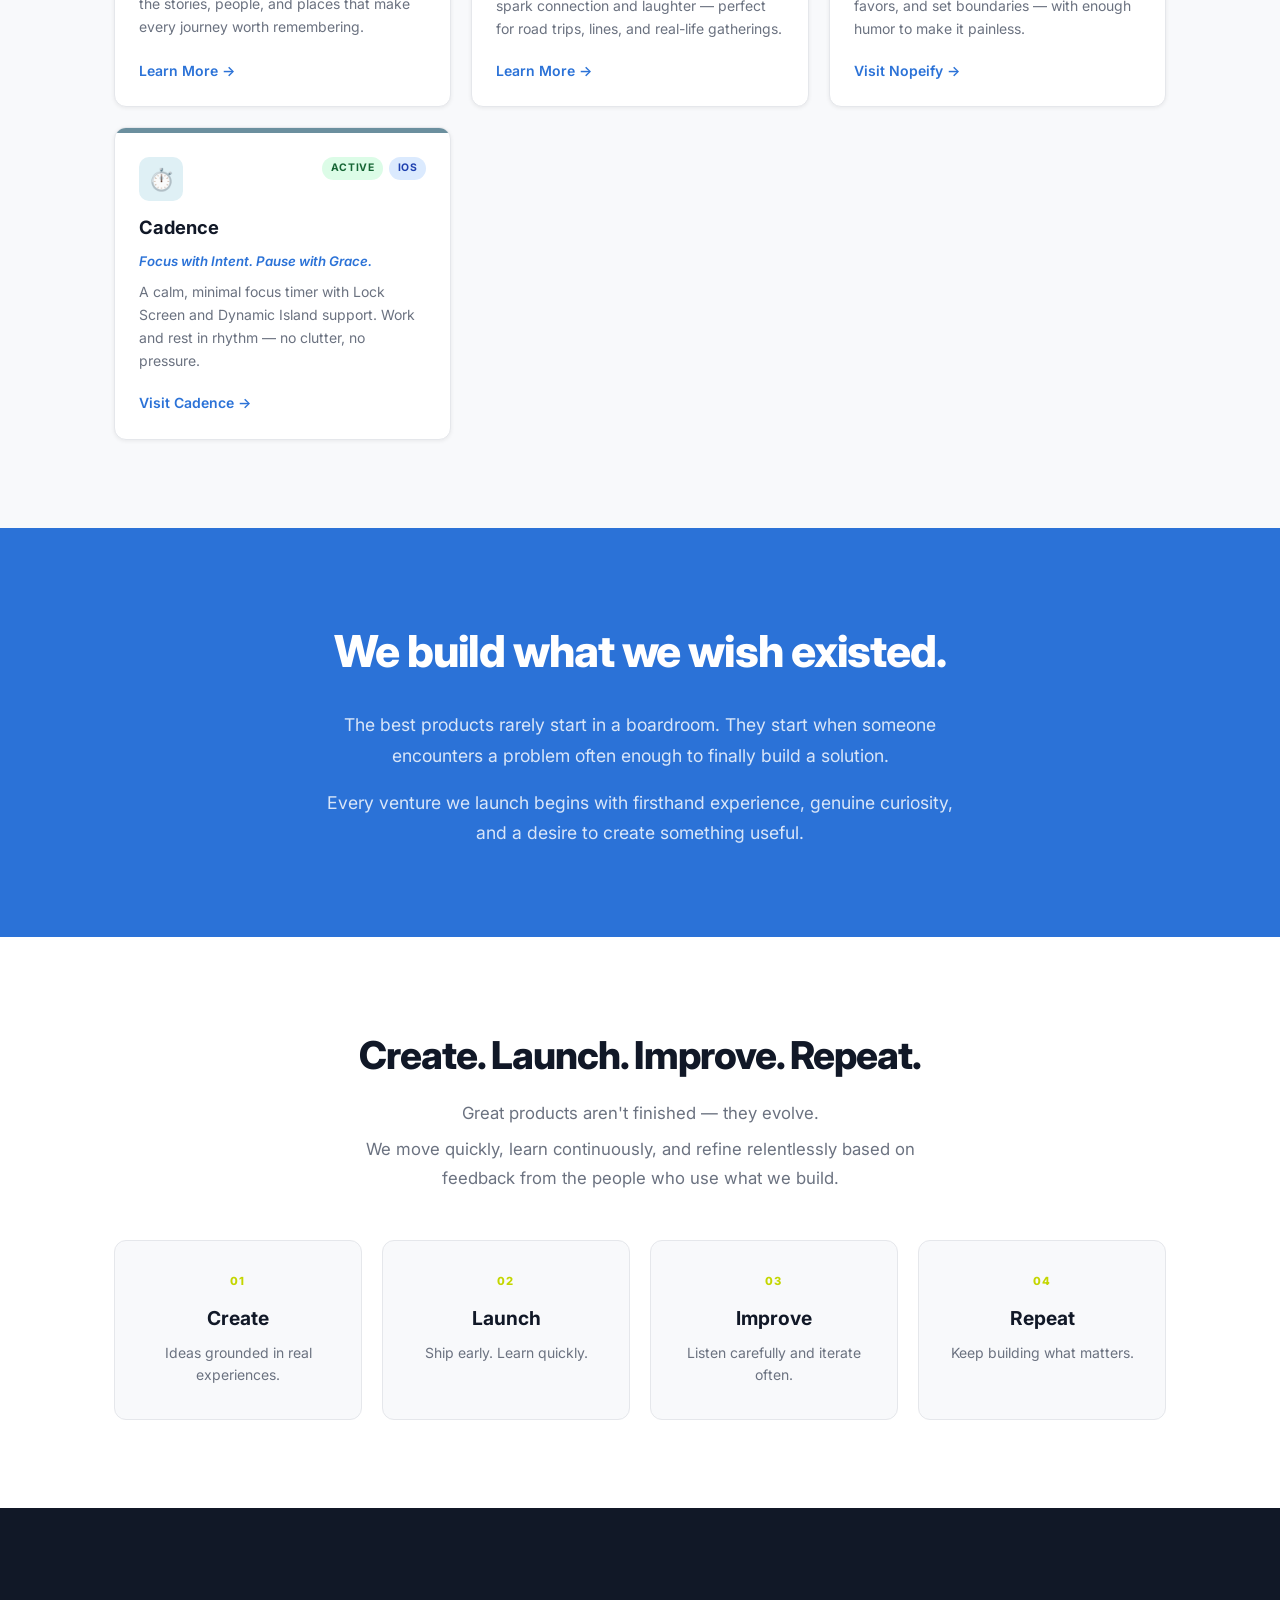
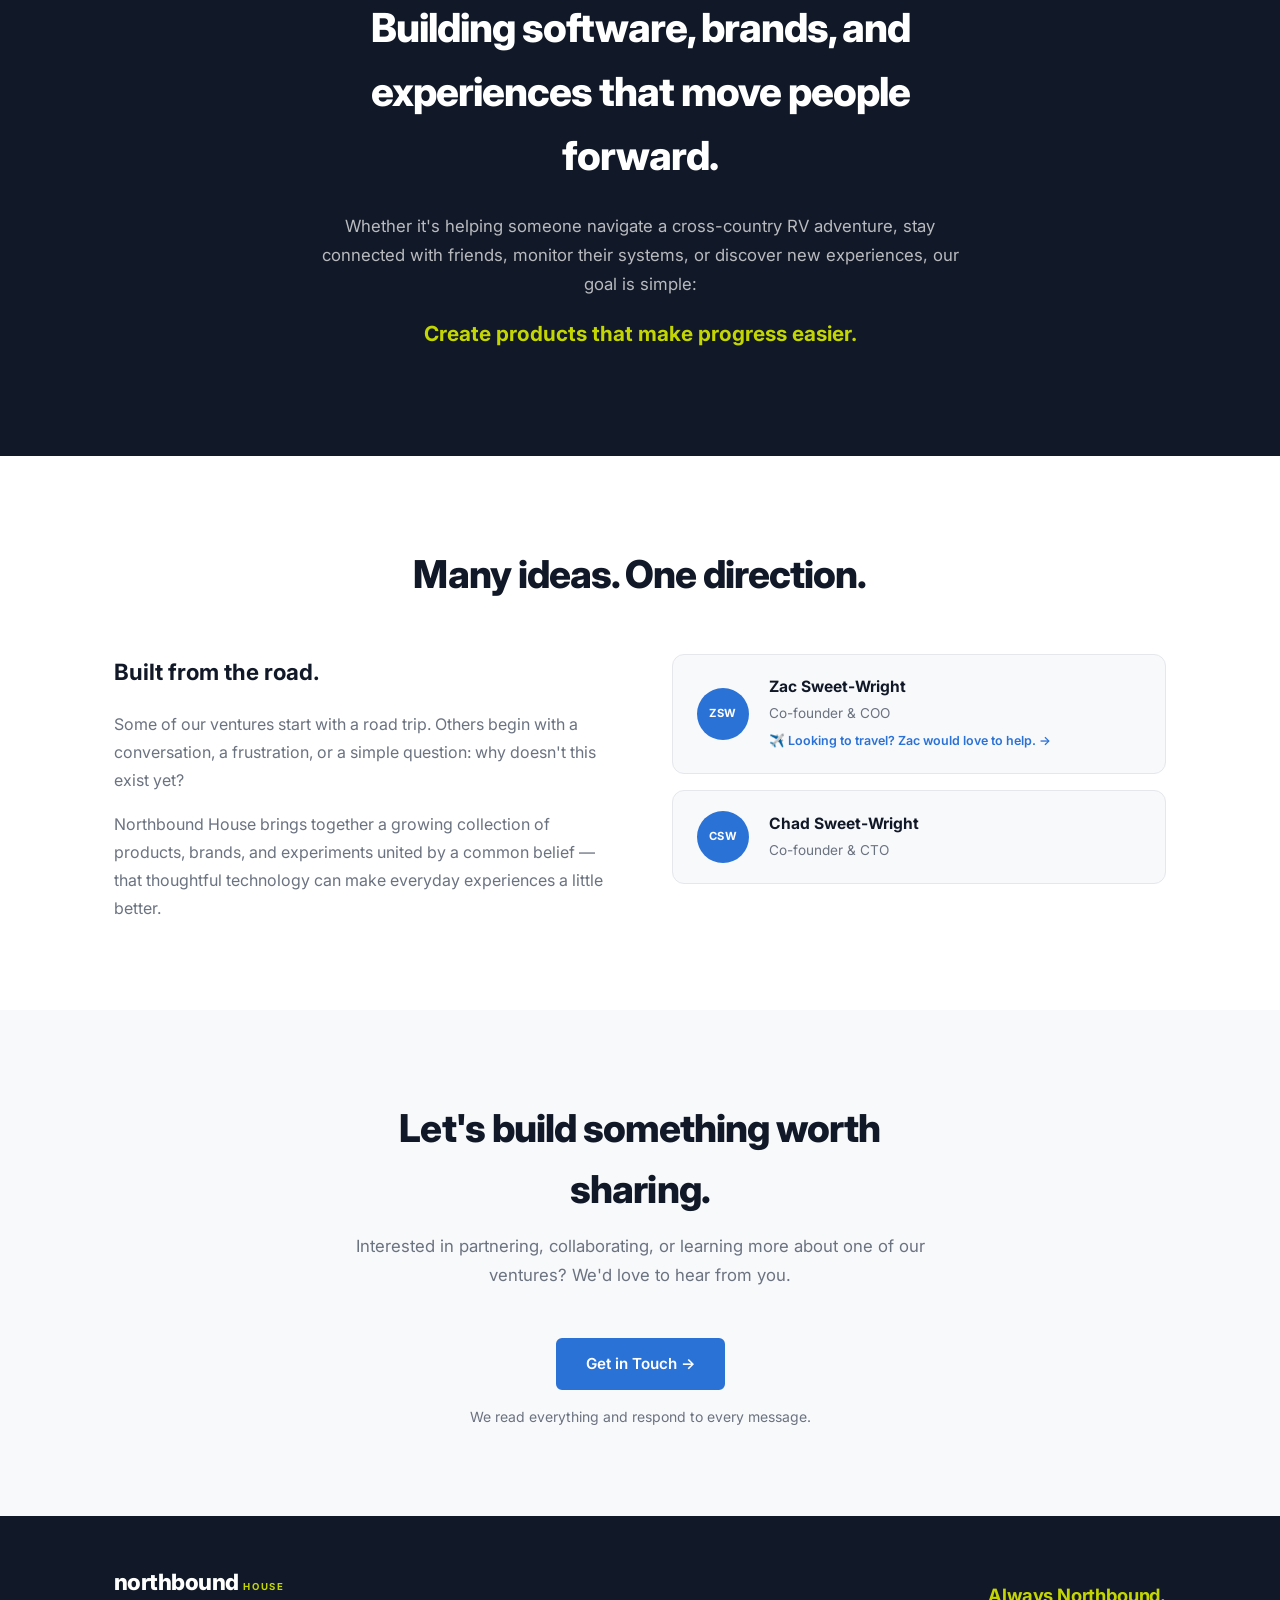
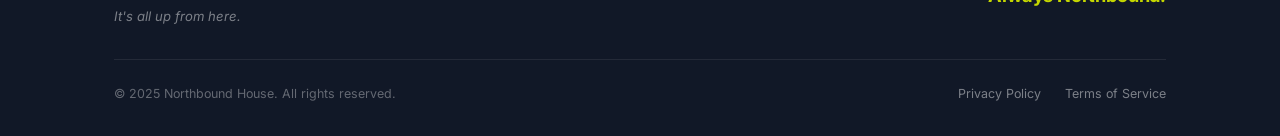
==== commit 69f3f6a6: "Increase inside page header wordmark to 220px wide Co-Authored-By: Claude Sonnet 4.6 <noreply@anthro" ====
--- a/inside.html
+++ b/inside.html
@@ -20,7 +20,7 @@
   <header class="header" id="top">
     <nav class="nav container">
       <a href="#top" class="logo">
-        <img src="Wordmark_Color.png" alt="Northbound House" style="width:110px;height:26px;object-fit:cover;object-position:center;">
+        <img src="Wordmark_Color.png" alt="Northbound House" style="width:220px;height:52px;object-fit:cover;object-position:center;">
       </a>
       <ul class="nav-links" id="nav-links">
         <li><a href="#ventures">Products</a></li>
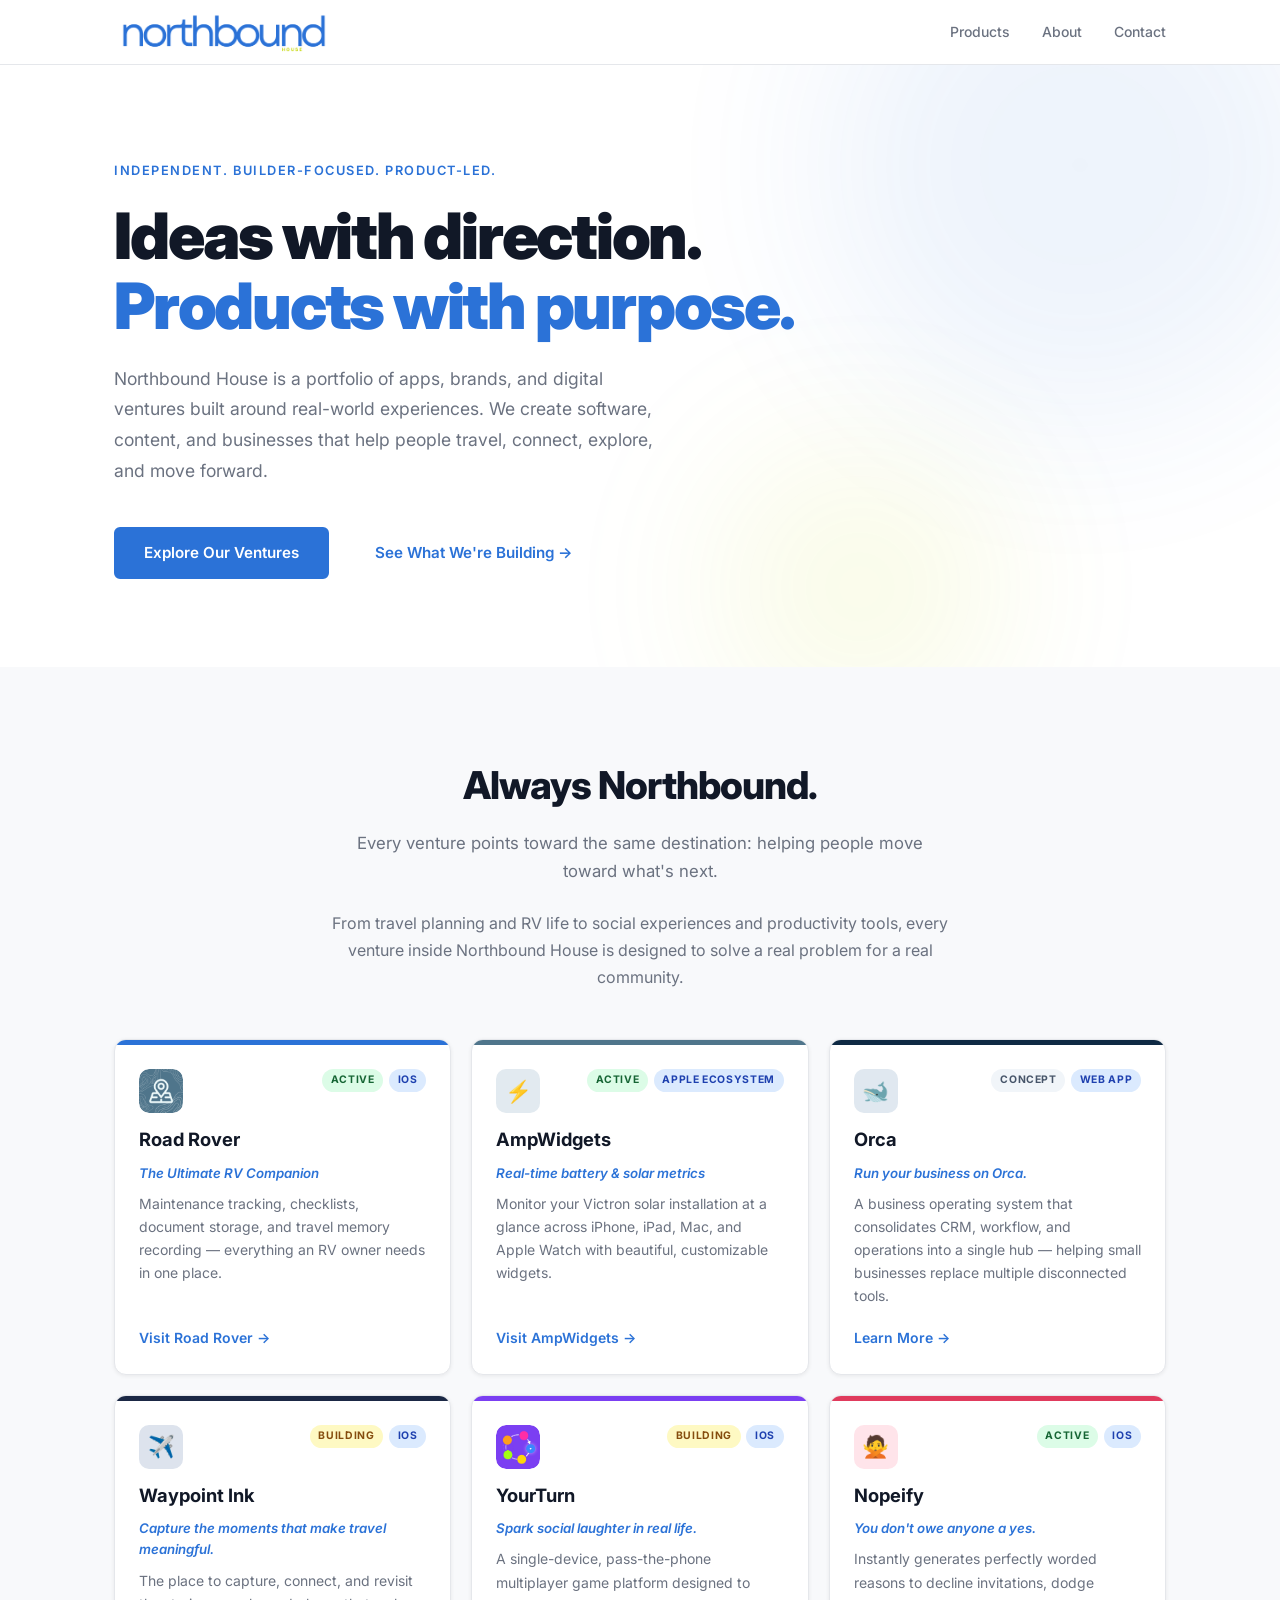
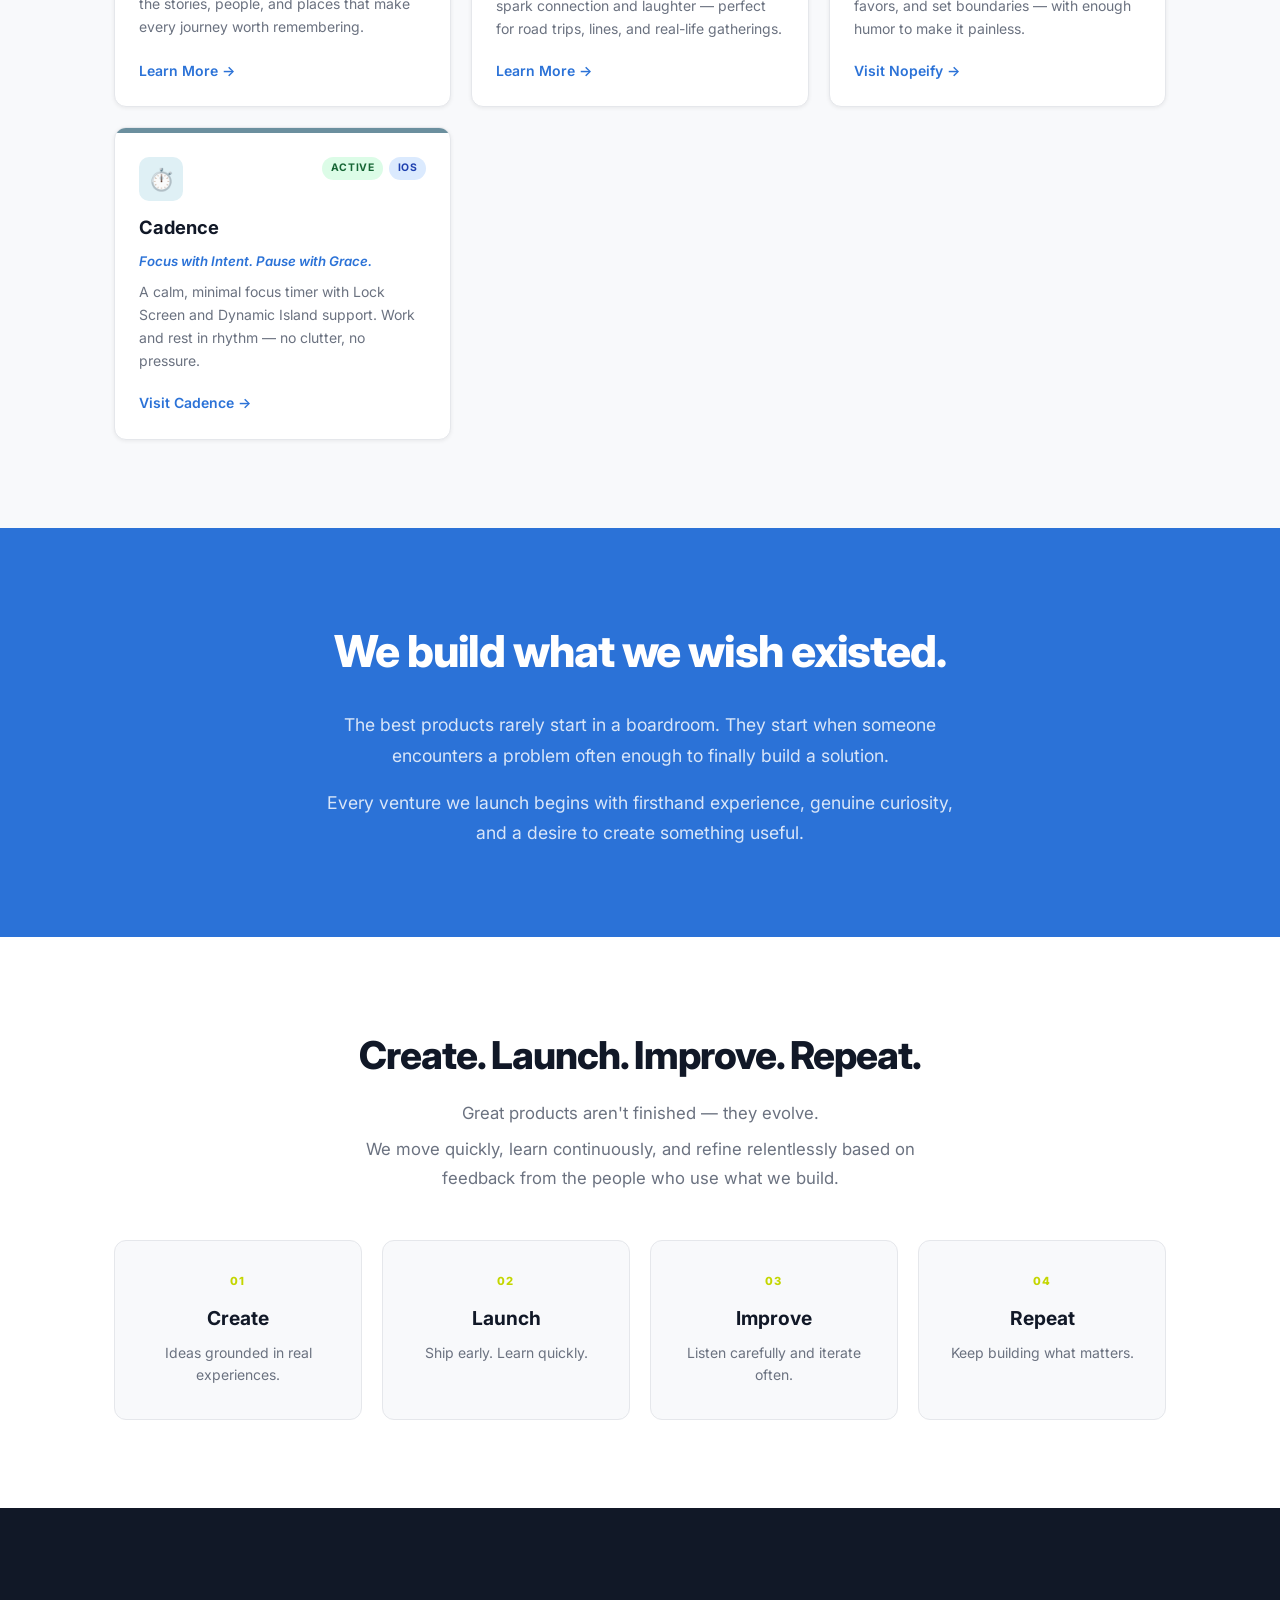
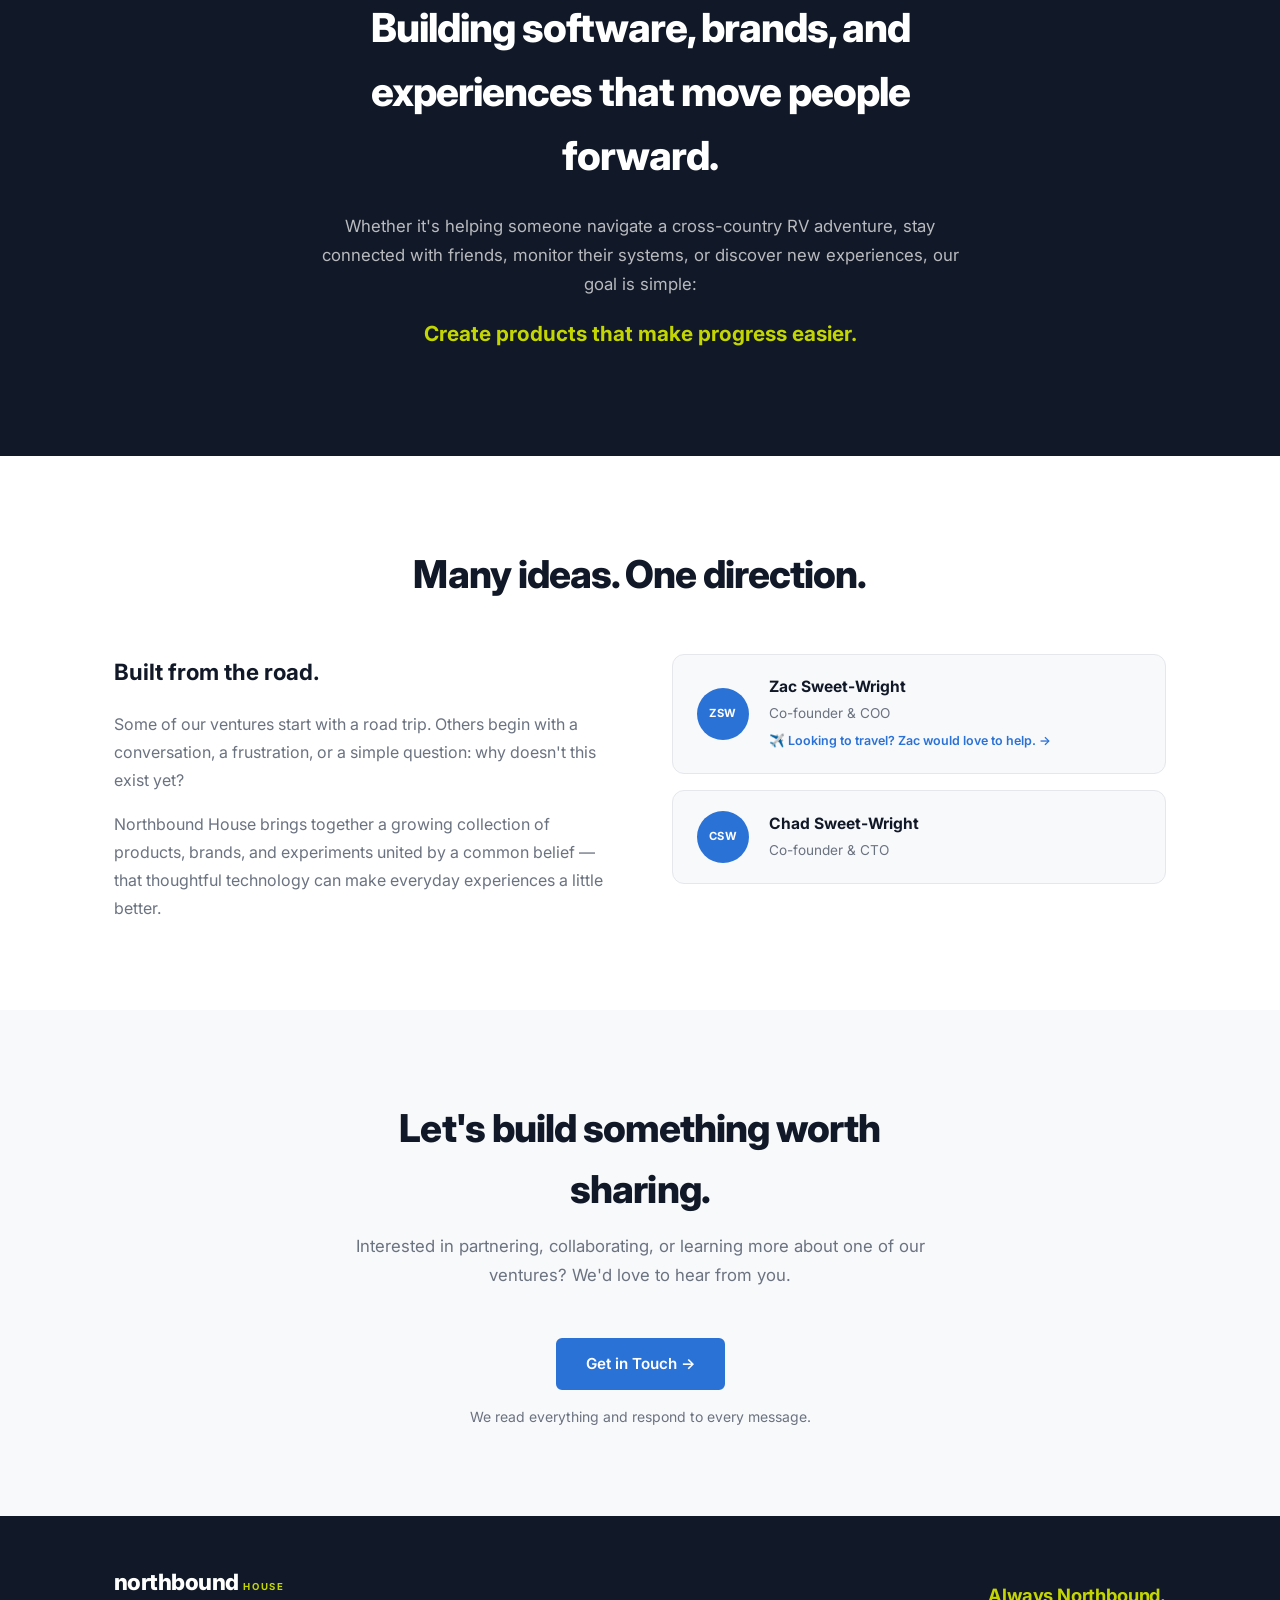
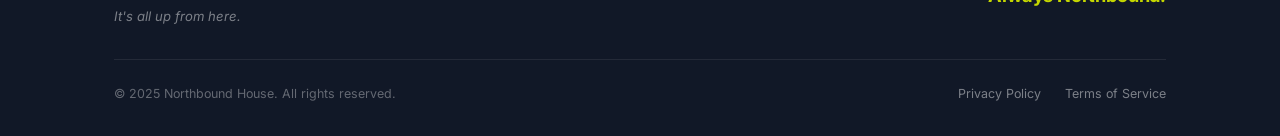
==== commit e21d472d: "Add product logos to Road Rover and YourTurn venture cards Co-Authored-By: Claude Sonnet 4.6 <norepl" ====
--- a/inside.html
+++ b/inside.html
@@ -70,7 +70,7 @@
           <div class="venture-card__bar" style="background: #2B72D7;"></div>
           <div class="venture-card__body">
             <div class="venture-card__top">
-              <div class="venture-icon venture-icon--blue">🚐</div>
+              <div class="venture-icon" style="background:none;padding:0;overflow:hidden;"><img src="images/roadrover-icon.png" alt="Road Rover" style="width:44px;height:44px;border-radius:10px;display:block;"></div>
               <div class="venture-card__badges">
                 <span class="badge badge--active">Active</span>
                 <span class="badge badge--platform">iOS</span>
@@ -142,7 +142,7 @@
           <div class="venture-card__bar" style="background: #7B3FF2;"></div>
           <div class="venture-card__body">
             <div class="venture-card__top">
-              <div class="venture-icon venture-icon--purple">🎮</div>
+              <div class="venture-icon" style="background:none;padding:0;overflow:hidden;"><img src="images/yourturn-icon.png" alt="YourTurn" style="width:44px;height:44px;border-radius:10px;display:block;"></div>
               <div class="venture-card__badges">
                 <span class="badge badge--building">Building</span>
                 <span class="badge badge--platform">iOS</span>
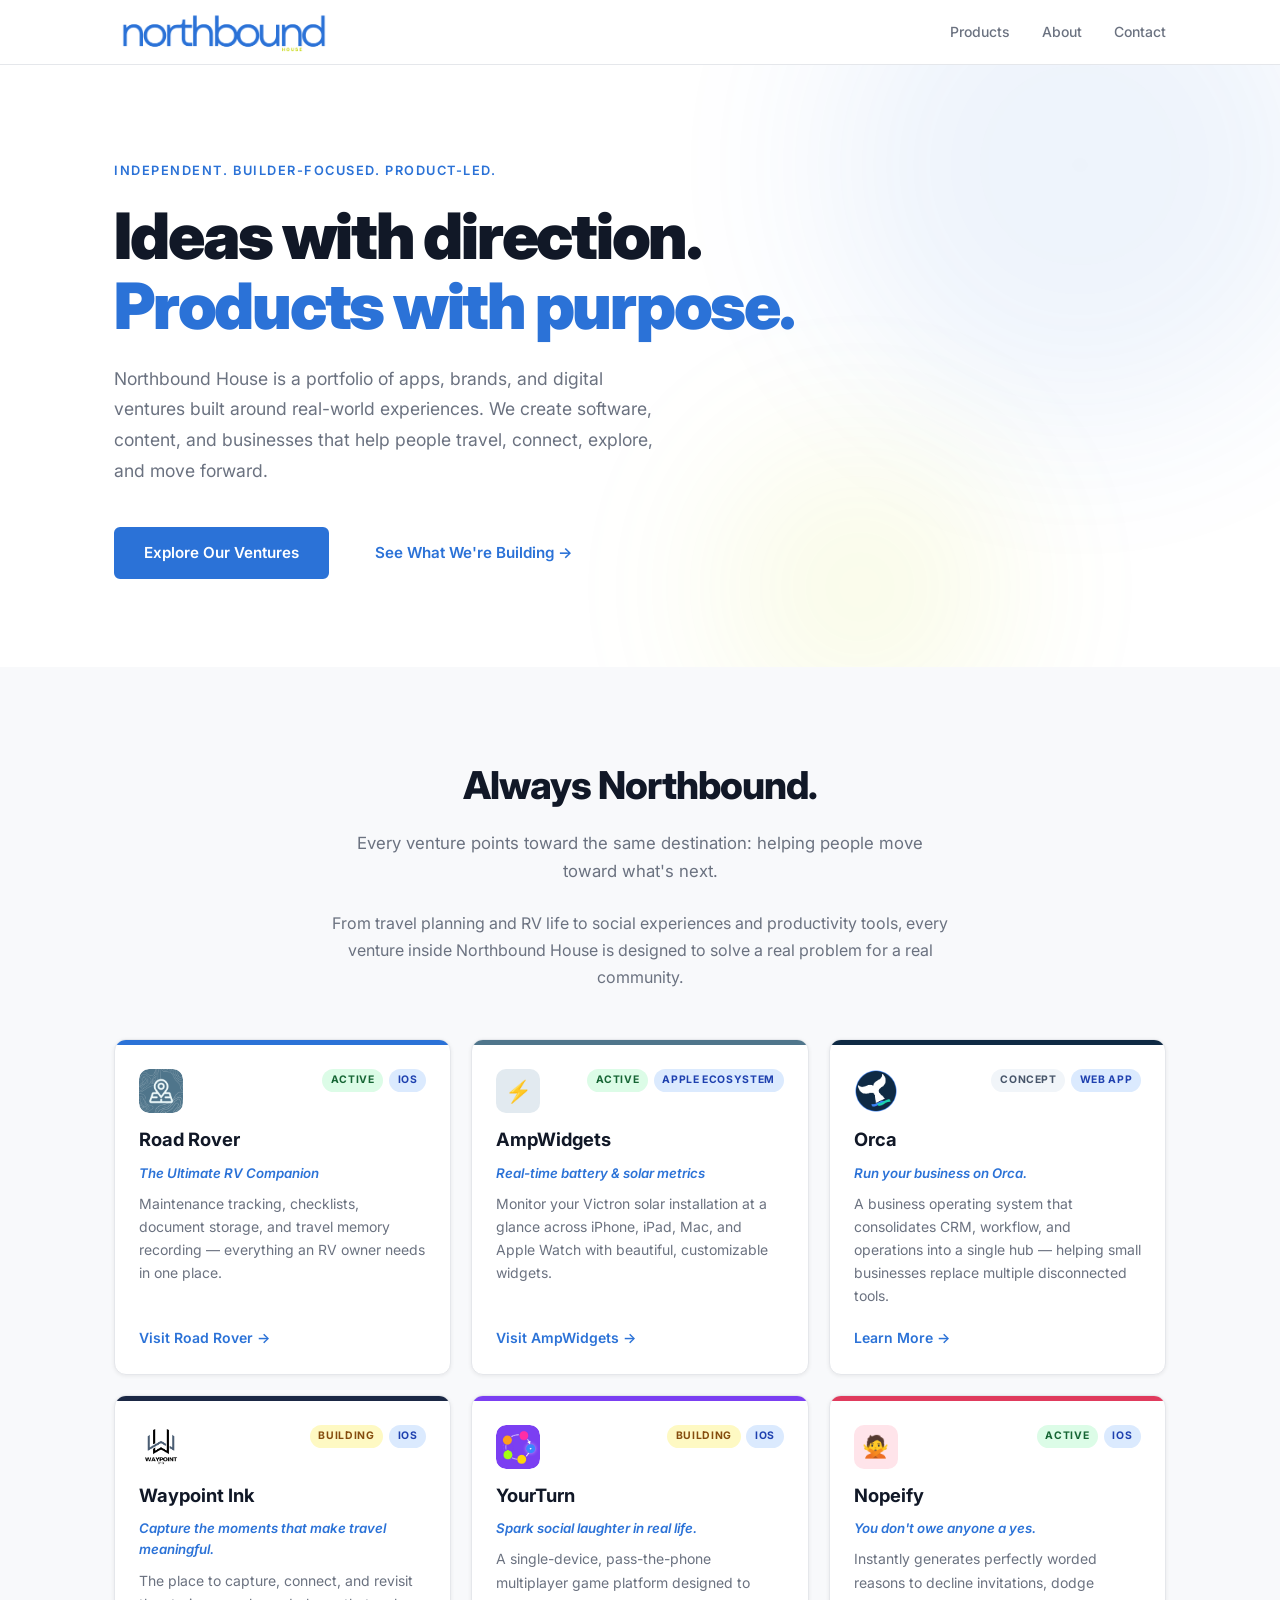
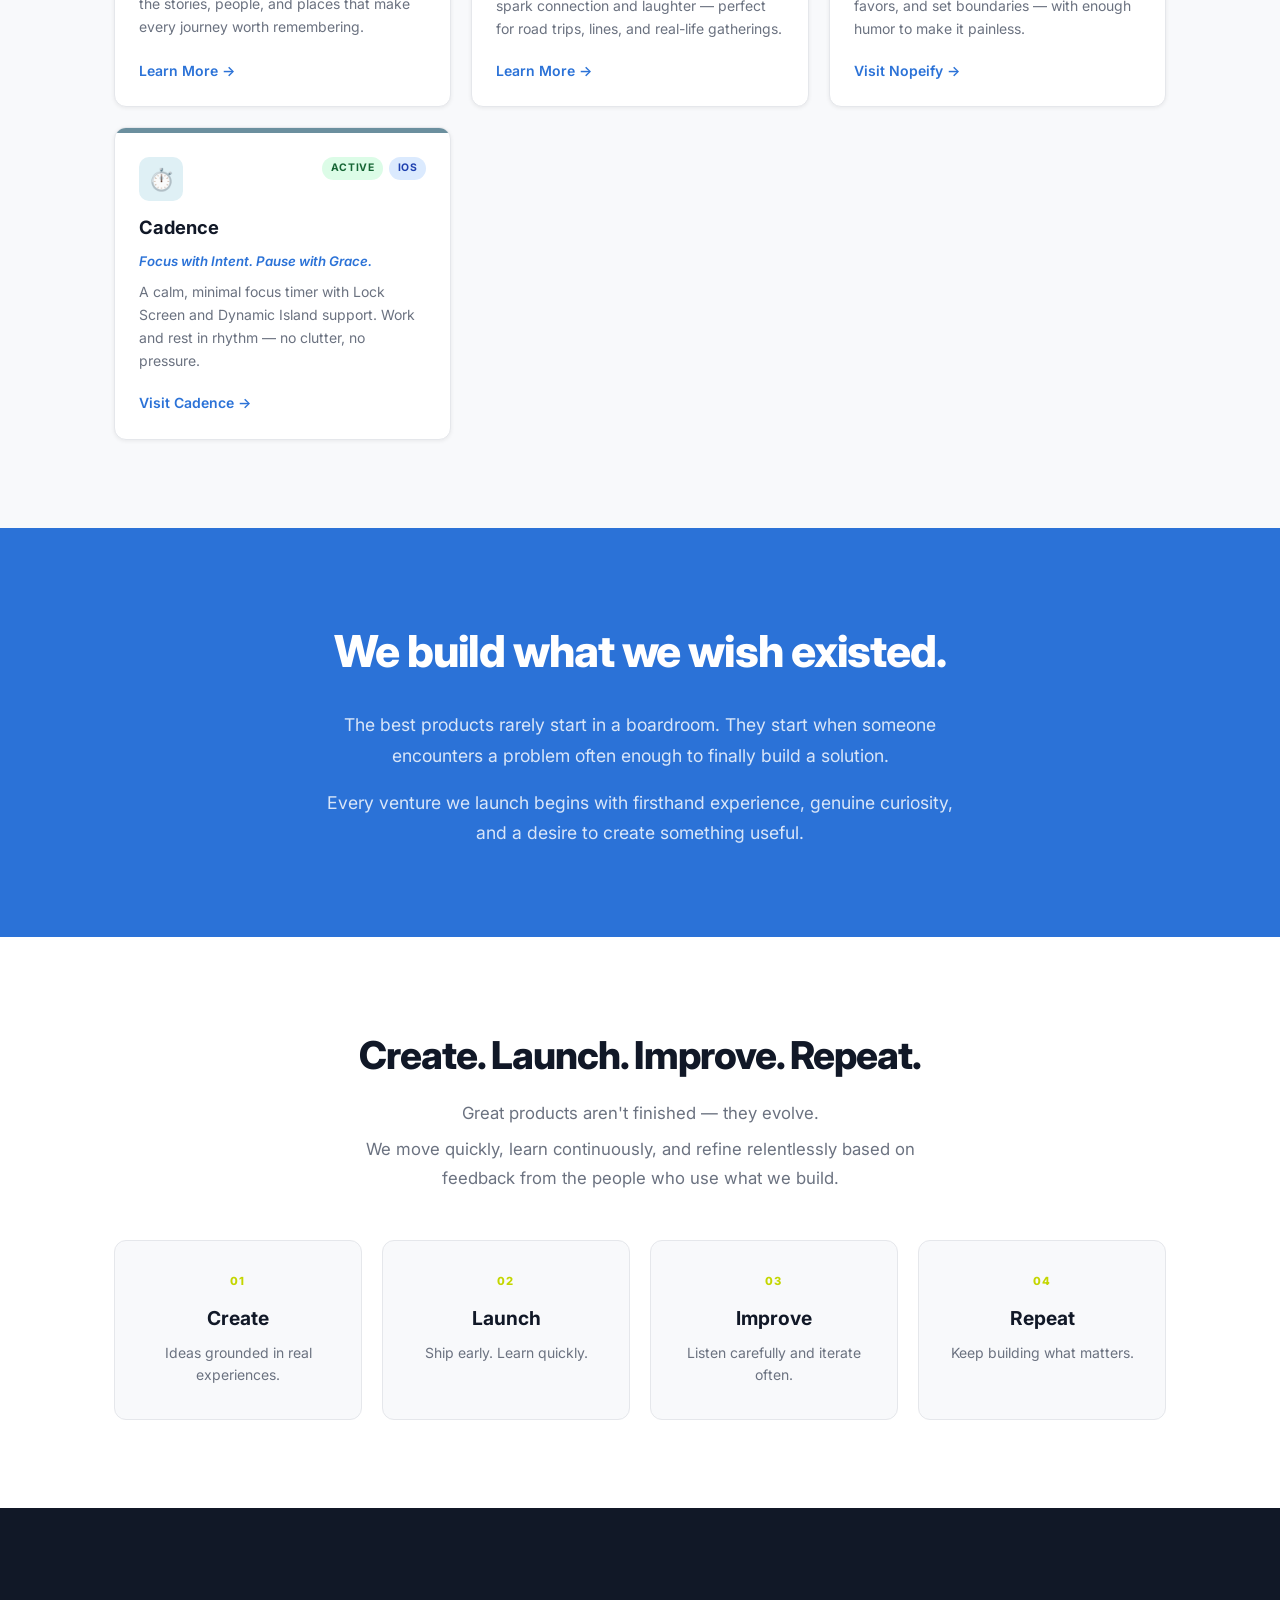
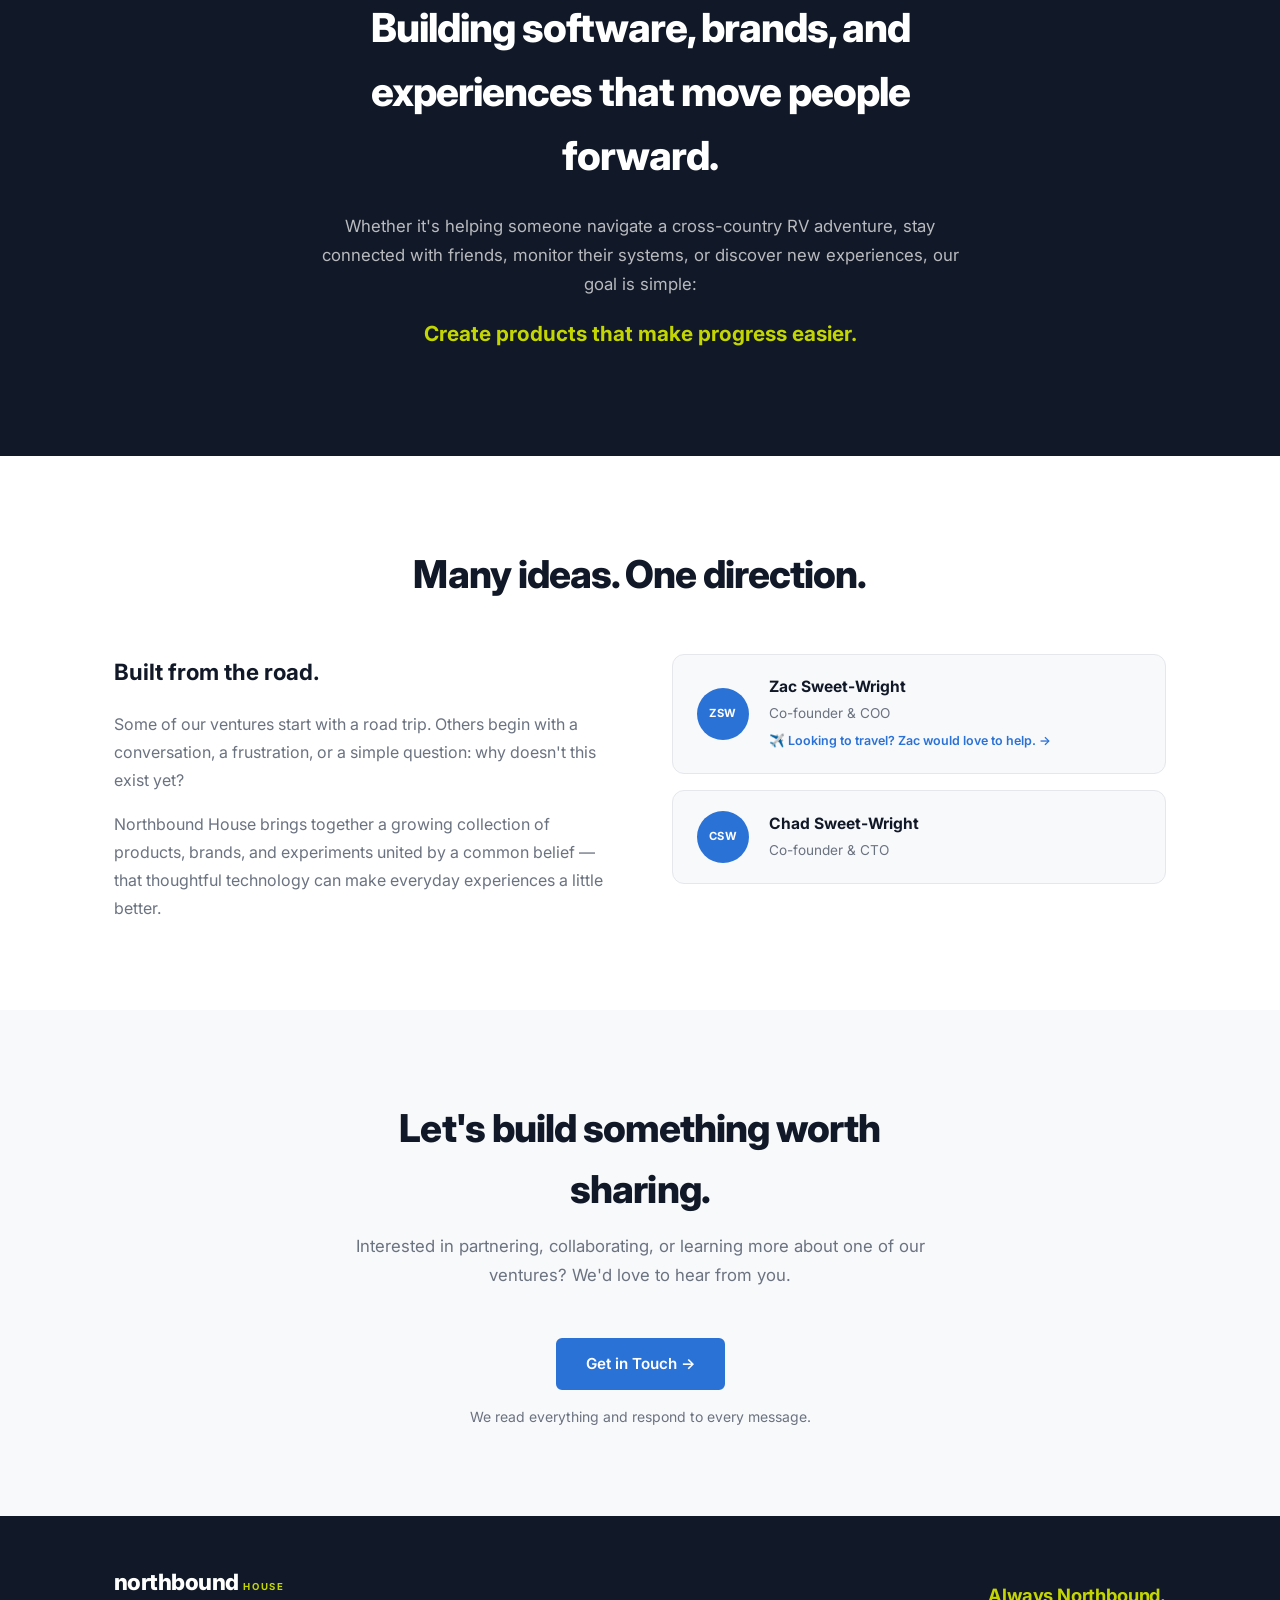
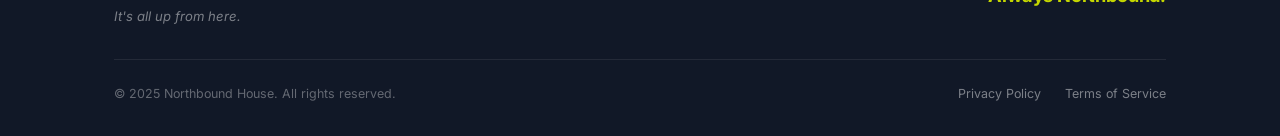
==== commit 1981092b: "Add Orca and Waypoint logos to venture cards Co-Authored-By: Claude Sonnet 4.6 <noreply@anthropic.co" ====
--- a/inside.html
+++ b/inside.html
@@ -9,6 +9,8 @@
   <meta property="og:description" content="Ideas with direction. Products with purpose.">
   <meta property="og:type" content="website">
   <meta property="og:url" content="https://northboundhouse.com">
+  <link rel="icon" type="image/png" href="NHdot_Color.png">
+  <link rel="apple-touch-icon" href="NHdot_Color.png">
   <link rel="preconnect" href="https://fonts.googleapis.com">
   <link rel="preconnect" href="https://fonts.gstatic.com" crossorigin>
   <link href="https://fonts.googleapis.com/css2?family=Inter:wght@300;400;500;600;700;800;900&display=swap" rel="stylesheet">
@@ -106,7 +108,7 @@
           <div class="venture-card__bar" style="background: #0f2a44;"></div>
           <div class="venture-card__body">
             <div class="venture-card__top">
-              <div class="venture-icon venture-icon--dark">🐋</div>
+              <div class="venture-icon" style="background:none;padding:0;overflow:hidden;"><img src="images/orca-icon.png" alt="Orca" style="width:44px;height:44px;border-radius:50%;object-fit:cover;display:block;"></div>
               <div class="venture-card__badges">
                 <span class="badge badge--concept">Concept</span>
                 <span class="badge badge--platform">Web App</span>
@@ -124,7 +126,7 @@
           <div class="venture-card__bar" style="background: #1b2845;"></div>
           <div class="venture-card__body">
             <div class="venture-card__top">
-              <div class="venture-icon venture-icon--navy">✈️</div>
+              <div class="venture-icon" style="background:#fff;padding:2px;overflow:hidden;"><img src="images/waypoint-icon.png" alt="Waypoint Ink" style="width:40px;height:40px;border-radius:8px;object-fit:contain;display:block;"></div>
               <div class="venture-card__badges">
                 <span class="badge badge--building">Building</span>
                 <span class="badge badge--platform">iOS</span>
